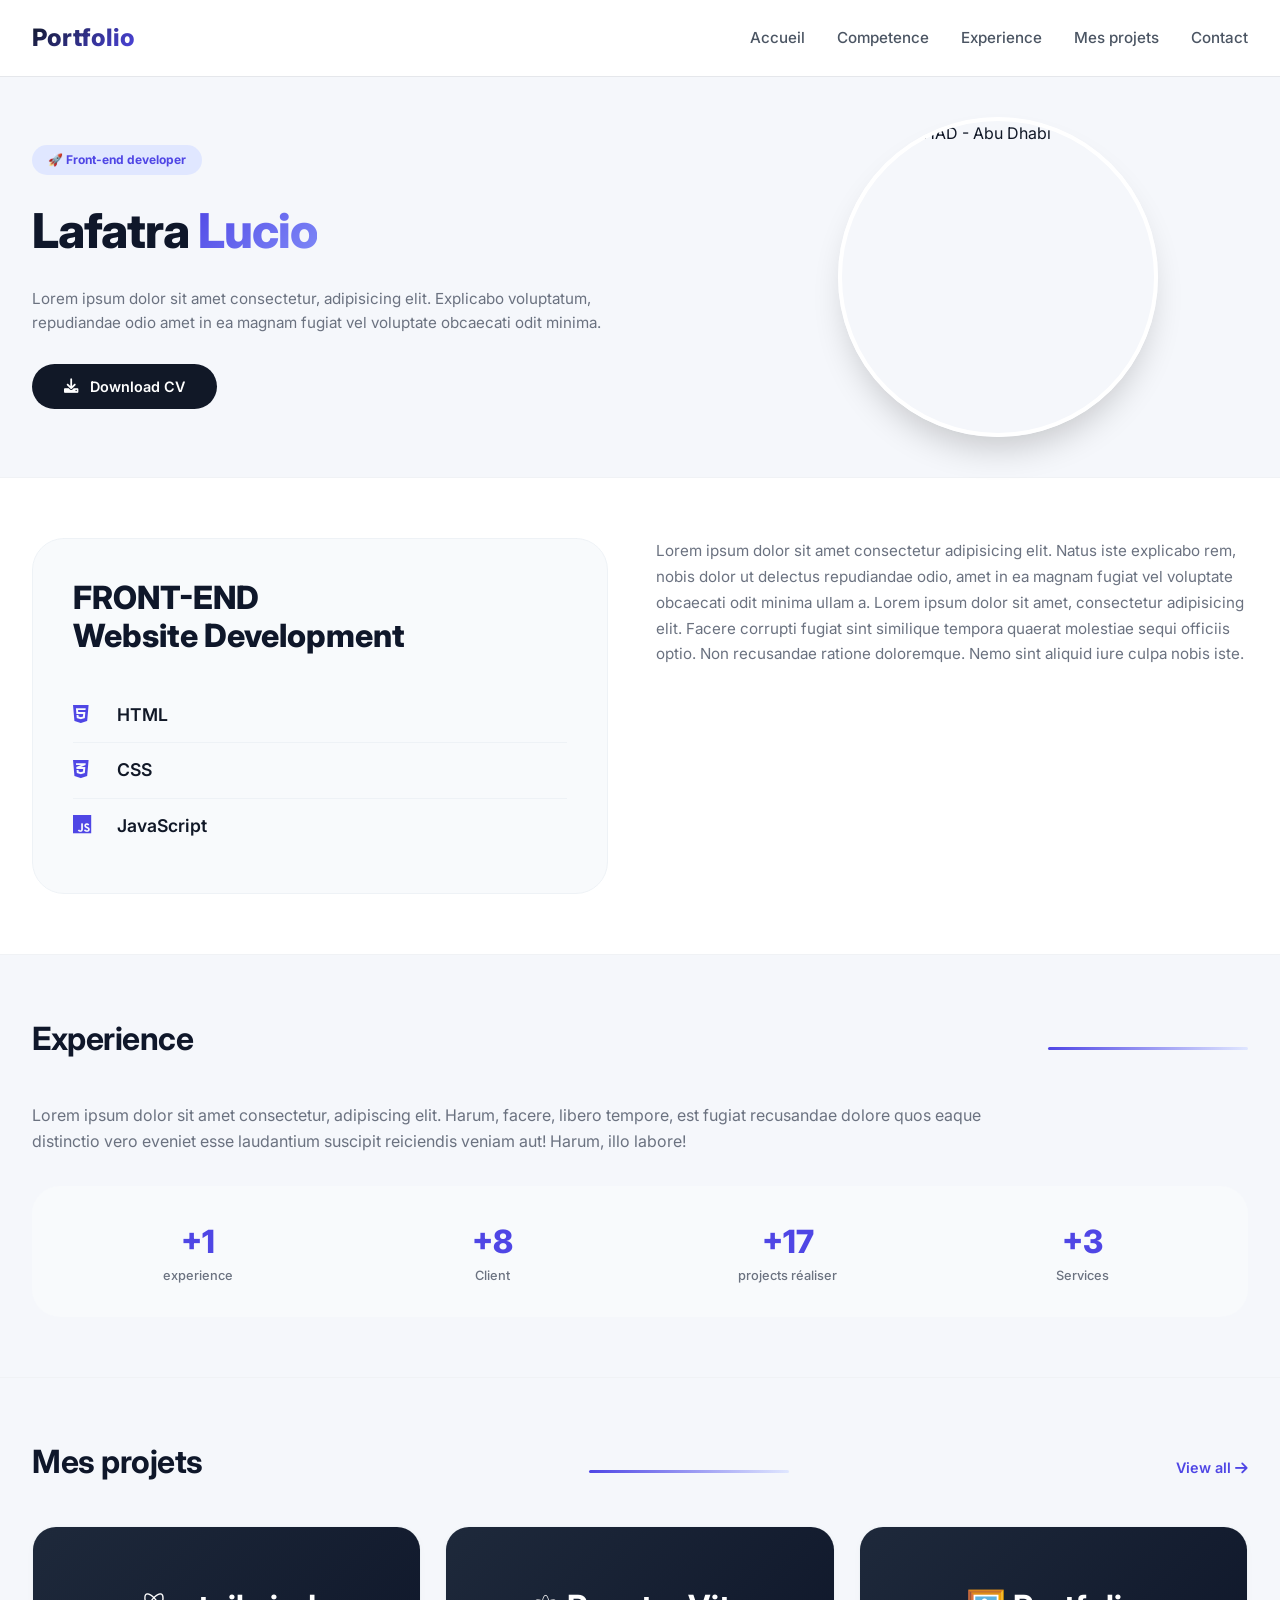
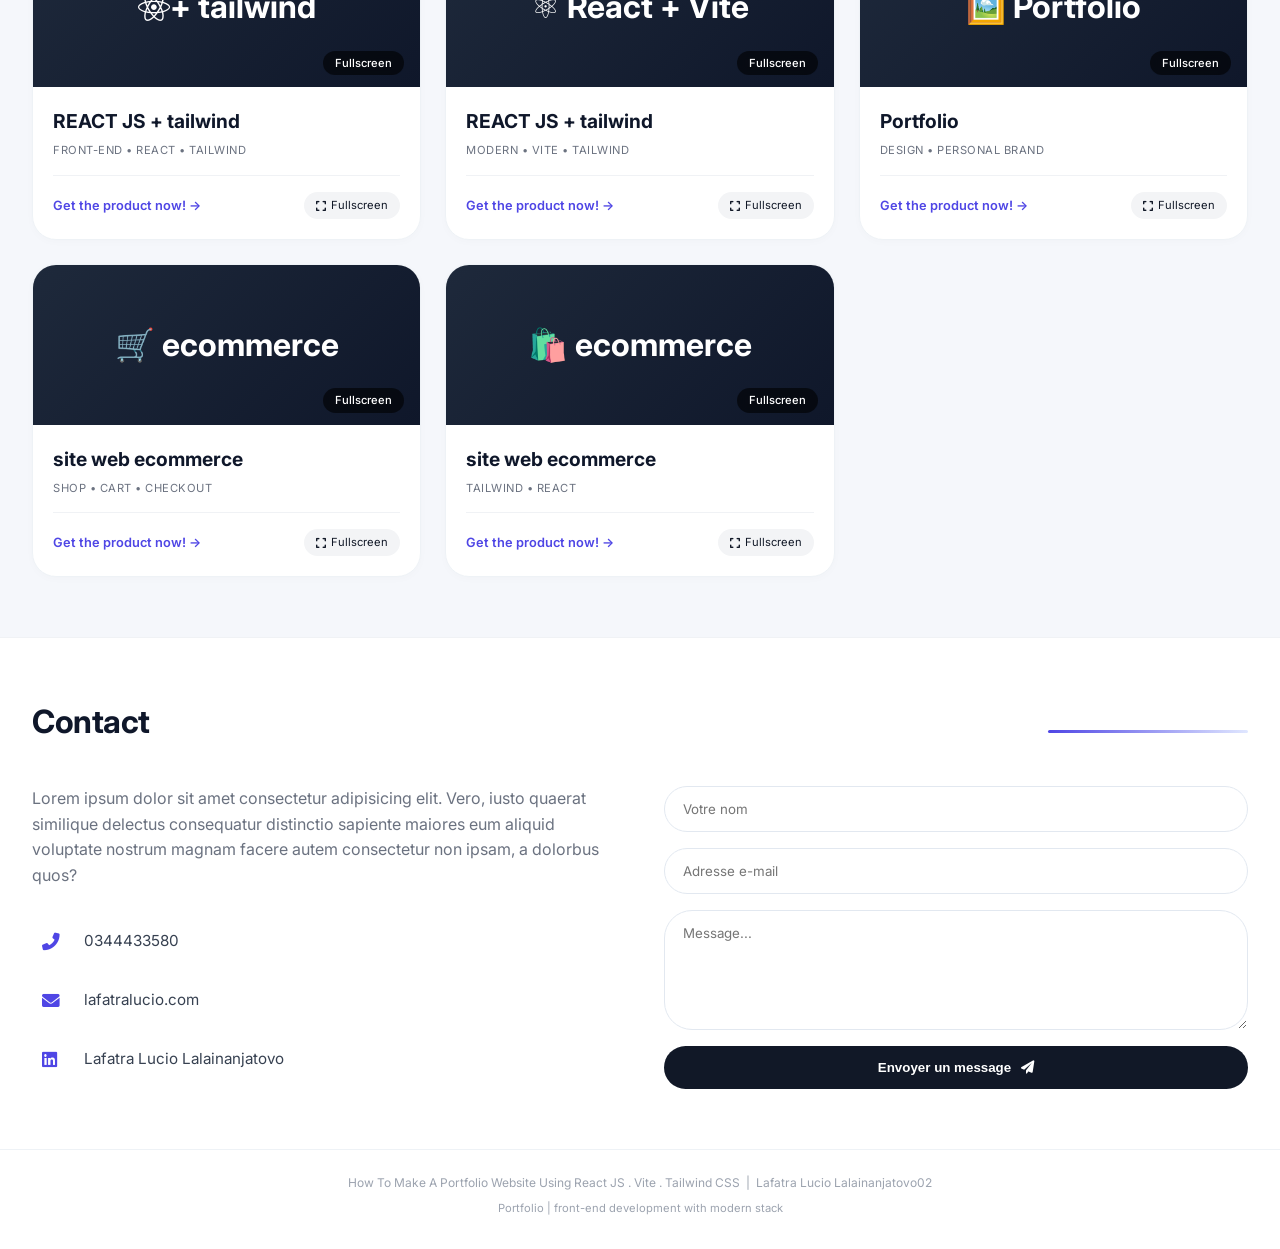
==== index.html @ 44df114c "Add files via upload" ====
<!DOCTYPE html>
<html lang="fr">
<head>
  <meta charset="UTF-8">
  <meta name="viewport" content="width=device-width, initial-scale=1.0, user-scalable=yes">
  <title>Lafatra Lucio Lalainanjatovo02</title>
  <!-- Font Awesome 6 -->
  <link rel="stylesheet" href="https://cdnjs.cloudflare.com/ajax/libs/font-awesome/6.0.0-beta3/css/all.min.css">
  <!-- Google Font: Inter -->
  <link href="https://fonts.googleapis.com/css2?family=Inter:opsz,wght@14..32,300;14..32,400;14..32,500;14..32,600;14..32,700;14..32,800&display=swap" rel="stylesheet">
  <!-- AOS CSS (Animation au défilement) -->
  <link href="https://unpkg.com/aos@2.3.1/dist/aos.css" rel="stylesheet">
  <link rel="stylesheet" href="style.css">
</head>
<body>

<!--div class="container">
  <!-- Barre YouTube -->
  <!--div class="youtube-bar" data-aos="fade-down" data-aos-duration="800">
    <div class="youtube-left">
      <div class="yt-logo">
        <span class="yt-icon"><i class="fab fa-youtube"></i></span>
        <span>YouTube</span>
      </div>
      <div class="search-bar">
        <i class="fas fa-search"></i> <span>Rechercher</span>
      </div>
      <div class="chrome-notice">
        <i class="fab fa-chrome"></i> Google Chrome n'est pas votre navigateur par défaut
        <span class="set-default">Définir par défaut</span>
      </div>
    </div>
    <div class="youtube-right">
      <i class="fas fa-video"></i>
      <i class="fas fa-bell"></i>
      <i class="fas fa-user-circle"></i>
    </div>
  </div-->

  <!-- Navigation -->
  <div class="navbar" data-aos="fade-down" data-aos-duration="800" data-aos-delay="100">
    <div class="logo">Portfolio</div>
    <div class="nav-links">
      <a href="#home">Accueil</a>
      <a href="#skills">Competence</a>
      <a href="#experience">Experience</a>
      <a href="#projects">Mes projets</a>
      <a href="#contact">Contact</a>
    </div>
  </div>

  <!-- ========== SECTION HOME ========== -->
  <section id="home" class="home-section">
    <div class="hero">
      <div class="hero-left" data-aos="fade-right" data-aos-duration="1000" data-aos-delay="200">
        <div class="badge-front animate-pulse">🚀 Front-end developer</div>
        <h1>Lafatra <span class="name typing-text">Lucio</span></h1>
        <p class="hero-desc">
          Lorem ipsum dolor sit amet consectetur, adipisicing elit. Explicabo voluptatum, repudiandae odio amet in ea magnam fugiat vel voluptate obcaecati odit minima.
        </p>
        <a href="#" class="btn-cv btn-glow"><i class="fas fa-download"></i> Download CV</a>
      </div>
      <div class="hero-right" data-aos="fade-left" data-aos-duration="1000" data-aos-delay="300">
        <div class="profile-circle">
          <img src="sary portfolio.png" alt="ABDULAHAD - Abu Dhabi" class="profile-image-circle floating-image">
        </div>
      </div>
    </div>
  </section>

  <!-- ========== SECTION SKILLS ========== -->
  <section id="skills" class="skills-section">
    <div class="skills-container">
      <div class="skills-left" data-aos="fade-right" data-aos-duration="1000">
        <div class="skills-title slide-up">FRONT-END <br> Website Development</div>
        <ul class="skills-list">
          <li class="hover-slide"><i class="fab fa-html5"></i> HTML</li>
          <li class="hover-slide"><i class="fab fa-css3-alt"></i> CSS</li>
          <li class="hover-slide"><i class="fab fa-js"></i> JavaScript</li>
        </ul>
      </div>
      <div class="skills-right" data-aos="fade-left" data-aos-duration="1000" data-aos-delay="200">
        <div class="skills-description">
          <p class="fade-in-text">Lorem ipsum dolor sit amet consectetur adipisicing elit. Natus iste explicabo rem, nobis dolor ut delectus repudiandae odio, amet in ea magnam fugiat vel voluptate obcaecati odit minima ullam a. Lorem ipsum dolor sit amet, consectetur adipisicing elit. Facere corrupti fugiat sint similique tempora quaerat molestiae sequi officiis optio. Non recusandae ratione doloremque. Nemo sint aliquid iure culpa nobis iste.</p>
        </div>
      </div>
    </div>
  </section>

  <!-- ========== SECTION EXPERIENCE ========== -->
  <section id="experience" class="experience-section">
    <div class="section-header" data-aos="fade-up" data-aos-duration="800">
      <h2>Experience</h2>
      <div class="header-line"></div>
    </div>
    <p class="experience-desc" data-aos="fade-up" data-aos-duration="800" data-aos-delay="100">
      Lorem ipsum dolor sit amet consectetur, adipiscing elit. Harum, facere, libero tempore, est fugiat recusandae dolore quos eaque distinctio vero eveniet esse laudantium suscipit reiciendis veniam aut! Harum, illo labore!
    </p>
    
    <div class="experience-stats">
      <div class="stat-item count-up" data-target="1" data-aos="zoom-in" data-aos-duration="600" data-aos-delay="100">
        <div class="stat-number">+0 mois</div>
        <div class="stat-label">experience</div>
      </div>
      <div class="stat-item count-up" data-target="10" data-aos="zoom-in" data-aos-duration="600" data-aos-delay="200">
        <div class="stat-number">+0</div>
        <div class="stat-label">Client</div>
      </div>
      <div class="stat-item count-up" data-target="20" data-aos="zoom-in" data-aos-duration="600" data-aos-delay="300">
        <div class="stat-number">+0</div>
        <div class="stat-label">projects réaliser</div>
      </div>
      <div class="stat-item count-up" data-target="3" data-aos="zoom-in" data-aos-duration="600" data-aos-delay="400">
        <div class="stat-number">+0</div>
        <div class="stat-label">Services</div>
      </div>
    </div>
  </section>

  <!-- ========== SECTION MY PROJECTS ========== -->
  <section id="projects" class="projects-section">
    <div class="section-header" data-aos="fade-up" data-aos-duration="800">
      <h2>Mes projets</h2>
      <div class="header-line"></div>
      <span class="view-all">View all <i class="fas fa-arrow-right"></i></span>
    </div>

    <div class="projects-grid">
      <div class="project-card" data-aos="flip-left" data-aos-duration="800" data-aos-delay="100">
        <div class="card-img">
          <i class="fab fa-react"></i> + tailwind
          <div class="fullscreen-badge">Fullscreen</div>
        </div>
        <div class="card-content">
          <div class="card-title">REACT JS + tailwind</div>
          <div class="card-tech">Front-end • React • Tailwind</div>
          <div class="get-product">
            <span class="product-link">Get the product now! →</span>
            <span class="fullscreen-icon"><i class="fas fa-expand"></i> Fullscreen</span>
          </div>
        </div>
      </div>
      <div class="project-card" data-aos="flip-left" data-aos-duration="800" data-aos-delay="200">
        <div class="card-img">
          ⚛️ React + Vite
          <div class="fullscreen-badge">Fullscreen</div>
        </div>
        <div class="card-content">
          <div class="card-title">REACT JS + tailwind</div>
          <div class="card-tech">Modern • Vite • Tailwind</div>
          <div class="get-product">
            <span class="product-link">Get the product now! →</span>
            <span class="fullscreen-icon"><i class="fas fa-expand"></i> Fullscreen</span>
          </div>
        </div>
      </div>
      <div class="project-card" data-aos="flip-left" data-aos-duration="800" data-aos-delay="300">
        <div class="card-img">
          🖼️ Portfolio
          <div class="fullscreen-badge">Fullscreen</div>
        </div>
        <div class="card-content">
          <div class="card-title">Portfolio</div>
          <div class="card-tech">Design • Personal brand</div>
          <div class="get-product">
            <span class="product-link">Get the product now! →</span>
            <span class="fullscreen-icon"><i class="fas fa-expand"></i> Fullscreen</span>
          </div>
        </div>
      </div>
      <div class="project-card" data-aos="flip-left" data-aos-duration="800" data-aos-delay="400">
        <div class="card-img">
          🛒 ecommerce
          <div class="fullscreen-badge">Fullscreen</div>
        </div>
        <div class="card-content">
          <div class="card-title">site web ecommerce</div>
          <div class="card-tech">Shop • Cart • Checkout</div>
          <div class="get-product">
            <span class="product-link">Get the product now! →</span>
            <span class="fullscreen-icon"><i class="fas fa-expand"></i> Fullscreen</span>
          </div>
        </div>
      </div>
      <div class="project-card" data-aos="flip-left" data-aos-duration="800" data-aos-delay="500">
        <div class="card-img">
          🛍️ ecommerce
          <div class="fullscreen-badge">Fullscreen</div>
        </div>
        <div class="card-content">
          <div class="card-title">site web ecommerce</div>
          <div class="card-tech">Tailwind • React</div>
          <div class="get-product">
            <span class="product-link">Get the product now! →</span>
            <span class="fullscreen-icon"><i class="fas fa-expand"></i> Fullscreen</span>
          </div>
        </div>
      </div>
    </div>
  </section>

  <!-- ========== SECTION CONTACT ========== -->
  <section id="contact" class="contact-section">
    <div class="section-header" data-aos="fade-up" data-aos-duration="800">
      <h2>Contact</h2>
      <div class="header-line"></div>
    </div>
    <div class="contact-container">
      <div class="contact-left" data-aos="fade-right" data-aos-duration="800" data-aos-delay="100">
        <p>Lorem ipsum dolor sit amet consectetur adipisicing elit. Vero, iusto quaerat similique delectus consequatur distinctio sapiente maiores eum aliquid voluptate nostrum magnam facere autem consectetur non ipsam, a dolorbus quos?</p>
        <div class="contact-details">
          <div class="contact-item hover-grow">
            <i class="fas fa-phone-alt"></i>
            <span>0344433580</span>
          </div>
          <div class="contact-item hover-grow">
            <i class="fas fa-envelope"></i>
            <span>lafatralucio.com</span>
          </div>
          <div class="contact-item hover-grow">
            <i class="fab fa-linkedin"></i>
            <span>Lafatra Lucio Lalainanjatovo</span>
          </div>
        </div>
      </div>
      <div class="contact-right" data-aos="fade-left" data-aos-duration="800" data-aos-delay="200">
        <form action="#" method="post">
          <input type="text" placeholder="Votre nom" required class="form-input">
          <input type="email" placeholder="Adresse e-mail" class="form-input">
          <textarea placeholder="Message..." class="form-input"></textarea>
          <button type="submit" class="btn-submit">Envoyer un message <i class="fas fa-paper-plane"></i></button>
        </form>
      </div>
    </div>
  </section>

  <!-- Footer -->
  <footer data-aos="fade-up" data-aos-duration="600">
    <p>How To Make A Portfolio Website Using React JS . Vite . Tailwind CSS &nbsp;|&nbsp;  Lafatra Lucio Lalainanjatovo02</p>
    <p class="footer-sub">Portfolio | front-end development with modern stack</p>
  </footer>
</div>

<script src="https://unpkg.com/aos@2.3.1/dist/aos.js"></script>
<script src="script.js"></script>
</body>
</html>
---- style.css ----
* {
  margin: 0;
  padding: 0;
  box-sizing: border-box;
}

body {
  background-color: #f5f7fb;
  font-family: 'Inter', system-ui, -apple-system, 'Segoe UI', sans-serif;
  color: #111827;
  line-height: 1.5;
  overflow-x: hidden;
}

.container {
  max-width: 1280px;
  margin: 0 auto;
  background: white;
  border-radius: 32px;
  box-shadow: 0 25px 50px -12px rgba(0, 0, 0, 0.15);
  overflow: hidden;
  margin: 24px auto;
}

/* ========== YOUTUBE BAR ========== */
.youtube-bar {
  background: #0f0f0f;
  padding: 10px 24px;
  display: flex;
  align-items: center;
  justify-content: space-between;
  flex-wrap: wrap;
  gap: 12px;
  border-bottom: 1px solid #2a2a2a;
}
.youtube-left {
  display: flex;
  align-items: center;
  gap: 20px;
  flex-wrap: wrap;
}
.yt-logo {
  display: flex;
  align-items: center;
  gap: 6px;
  color: white;
  font-weight: 700;
  font-size: 1rem;
}
.yt-icon {
  background: #ff0000;
  width: 28px;
  height: 20px;
  border-radius: 4px;
  display: inline-flex;
  align-items: center;
  justify-content: center;
  font-size: 0.7rem;
  font-weight: bold;
}
.search-bar {
  background: #121212;
  border: 1px solid #303030;
  border-radius: 40px;
  padding: 6px 16px;
  color: #aaa;
  font-size: 0.8rem;
  display: flex;
  align-items: center;
  gap: 40px;
}
.chrome-notice {
  background: #1a1a1a;
  padding: 6px 14px;
  border-radius: 24px;
  font-size: 0.7rem;
  color: #ccc;
  display: flex;
  align-items: center;
  gap: 10px;
  flex-wrap: wrap;
}
.set-default {
  background: #3ea6ff;
  color: #0f0f0f;
  padding: 4px 12px;
  border-radius: 18px;
  font-weight: 600;
  font-size: 0.7rem;
  cursor: pointer;
  transition: 0.2s;
}
.set-default:hover {
  background: #65b8ff;
  transform: scale(1.05);
}
.youtube-right i {
  color: white;
  margin-left: 16px;
  font-size: 1.1rem;
  cursor: pointer;
  transition: transform 0.2s;
}
.youtube-right i:hover {
  transform: scale(1.1);
}

/* ========== NAVIGATION ========== */
.navbar {
  display: flex;
  justify-content: space-between;
  align-items: center;
  padding: 20px 32px;
  flex-wrap: wrap;
  gap: 20px;
  border-bottom: 1px solid #e5e7eb;
  background: white;
  position: sticky;
  top: 0;
  z-index: 100;
}
.logo {
  font-size: 1.5rem;
  font-weight: 800;
  background: linear-gradient(135deg, #111827, #4f46e5);
  -webkit-background-clip: text;
  background-clip: text;
  color: transparent;
  transition: all 0.3s;
}
.logo:hover {
  transform: scale(1.05);
}
.nav-links {
  display: flex;
  gap: 2rem;
  flex-wrap: wrap;
}
.nav-links a {
  text-decoration: none;
  color: #4b5563;
  font-weight: 500;
  font-size: 0.95rem;
  transition: 0.3s;
  padding: 4px 0;
  position: relative;
}
.nav-links a::after {
  content: '';
  position: absolute;
  bottom: 0;
  left: 0;
  width: 0;
  height: 2px;
  background: #4f46e5;
  transition: width 0.3s ease;
}
.nav-links a:hover::after {
  width: 100%;
}
.nav-links a:hover {
  color: #4f46e5;
}

/* ========== SECTIONS GÉNÉRAL ========== */
section {
  padding: 60px 32px;
  border-bottom: 1px solid #f0f2f5;
}
section:last-of-type {
  border-bottom: none;
}

.section-header {
  display: flex;
  align-items: baseline;
  justify-content: space-between;
  flex-wrap: wrap;
  gap: 16px;
  margin-bottom: 40px;
}
.section-header h2 {
  font-size: 2rem;
  font-weight: 700;
  color: #0f172a;
  letter-spacing: -0.5px;
}
.header-line {
  flex: 1;
  height: 3px;
  background: linear-gradient(90deg, #4f46e5, #e0e7ff);
  border-radius: 3px;
  max-width: 200px;
}
.view-all {
  color: #4f46e5;
  font-size: 0.9rem;
  font-weight: 600;
  cursor: pointer;
  transition: 0.3s;
}
.view-all:hover {
  color: #1e1b7a;
  transform: translateX(5px);
}

/* ========== SECTION HOME ========== */
.home-section {
  padding-top: 40px;
  padding-bottom: 40px;
}
.hero {
  display: flex;
  flex-wrap: wrap;
  gap: 48px;
  align-items: center;
}
.hero-left {
  flex: 1.2;
}
.hero-right {
  flex: 0.9;
  display: flex;
  justify-content: center;
  align-items: center;
}
.badge-front {
  background: #e0e7ff;
  color: #4f46e5;
  display: inline-block;
  padding: 6px 16px;
  border-radius: 30px;
  font-size: 0.75rem;
  font-weight: 700;
  margin-bottom: 20px;
}
.animate-pulse {
  animation: pulse 2s infinite;
}
@keyframes pulse {
  0%, 100% { opacity: 1; transform: scale(1); }
  50% { opacity: 0.8; transform: scale(1.02); }
}
.hero-left h1 {
  font-size: 3rem;
  font-weight: 800;
  letter-spacing: -1px;
  margin-bottom: 20px;
  color: #0f172a;
}
.hero-left .name {
  background: linear-gradient(135deg, #4f46e5, #818cf8);
  -webkit-background-clip: text;
  background-clip: text;
  color: transparent;
  display: inline-block;
}
.typing-text {
  animation: typingGlow 2s ease-in-out infinite;
}
@keyframes typingGlow {
  0%, 100% { text-shadow: 0 0 0px rgba(79, 70, 229, 0); }
  50% { text-shadow: 0 0 10px rgba(79, 70, 229, 0.5); }
}
.hero-desc {
  color: #6b7280;
  font-size: 0.95rem;
  line-height: 1.6;
  margin-bottom: 28px;
  max-width: 95%;
}
.btn-cv {
  background: #111827;
  color: white;
  padding: 12px 32px;
  border-radius: 40px;
  text-decoration: none;
  font-weight: 600;
  display: inline-flex;
  align-items: center;
  gap: 12px;
  font-size: 0.9rem;
  transition: 0.3s;
  border: none;
  cursor: pointer;
}
.btn-cv:hover {
  background: #4f46e5;
  transform: translateY(-3px);
}
.btn-glow {
  animation: btnGlow 2s infinite;
}
@keyframes btnGlow {
  0%, 100% { box-shadow: 0 0 0 0 rgba(79, 70, 229, 0.4); }
  50% { box-shadow: 0 0 0 10px rgba(79, 70, 229, 0); }
}
.profile-circle {
  display: flex;
  justify-content: center;
  align-items: center;
}
.profile-image-circle {
  width: 320px;
  height: 320px;
  border-radius: 50%;
  object-fit: cover;
  box-shadow: 0 20px 35px -10px rgba(0, 0, 0, 0.2);
  border: 4px solid white;
  transition: transform 0.4s ease, box-shadow 0.4s ease;
}
.profile-image-circle:hover {
  transform: scale(1.05) rotate(3deg);
  box-shadow: 0 25px 40px -12px rgba(79, 70, 229, 0.4);
}
.floating-image {
  animation: float 4s ease-in-out infinite;
}
@keyframes float {
  0%, 100% { transform: translateY(0px); }
  50% { transform: translateY(-15px); }
}

/* ========== SECTION SKILLS ========== */
.skills-section {
  background: white;
}
.skills-container {
  display: flex;
  flex-wrap: wrap;
  gap: 48px;
  align-items: flex-start;
}
.skills-left {
  flex: 1;
  background: #f8fafc;
  padding: 40px;
  border-radius: 32px;
  border: 1px solid #eef2f6;
  transition: all 0.3s;
}
.skills-left:hover {
  transform: translateY(-5px);
  box-shadow: 0 20px 30px -15px rgba(0, 0, 0, 0.1);
}
.skills-title {
  font-size: 2rem;
  font-weight: 800;
  line-height: 1.2;
  color: #0f172a;
  margin-bottom: 32px;
}
.slide-up {
  animation: slideUp 0.6s ease-out;
}
@keyframes slideUp {
  from {
    opacity: 0;
    transform: translateY(30px);
  }
  to {
    opacity: 1;
    transform: translateY(0);
  }
}
.skills-list {
  list-style: none;
}
.skills-list li {
  padding: 14px 0;
  font-weight: 600;
  font-size: 1.1rem;
  display: flex;
  align-items: center;
  gap: 12px;
  border-bottom: 1px solid #eef2f6;
  transition: all 0.3s;
}
.skills-list li:last-child {
  border-bottom: none;
}
.skills-list li i {
  color: #4f46e5;
  width: 32px;
  font-size: 1.3rem;
  transition: transform 0.3s;
}
.hover-slide:hover {
  transform: translateX(10px);
  background: rgba(79, 70, 229, 0.05);
  border-radius: 10px;
  padding-left: 20px;
}
.hover-slide:hover i {
  transform: scale(1.2) rotate(5deg);
}
.skills-right {
  flex: 1.2;
}
.skills-description p {
  color: #6b7280;
  font-size: 0.95rem;
  line-height: 1.7;
  margin-bottom: 20px;
}
.fade-in-text {
  animation: fadeIn 1s ease-out;
}
@keyframes fadeIn {
  from {
    opacity: 0;
    transform: translateX(-20px);
  }
  to {
    opacity: 1;
    transform: translateX(0);
  }
}

/* ========== SECTION EXPERIENCE ========== */
.experience-desc {
  color: #6b7280;
  margin-bottom: 32px;
  line-height: 1.6;
  max-width: 80%;
}
.experience-stats {
  display: flex;
  flex-wrap: wrap;
  justify-content: space-between;
  background: #f8fafc;
  padding: 32px 28px;
  border-radius: 28px;
  gap: 20px;
}
.stat-item {
  text-align: center;
  flex: 1;
  transition: all 0.3s;
  cursor: pointer;
}
.stat-item:hover {
  transform: translateY(-8px);
}
.stat-number {
  font-size: 2rem;
  font-weight: 800;
  color: #4f46e5;
  transition: all 0.3s;
}
.stat-item:hover .stat-number {
  text-shadow: 0 0 10px rgba(79, 70, 229, 0.5);
}
.stat-label {
  font-size: 0.8rem;
  color: #6b7280;
  font-weight: 500;
}

/* ========== SECTION PROJECTS ========== */
.projects-grid {
  display: grid;
  grid-template-columns: repeat(auto-fill, minmax(300px, 1fr));
  gap: 24px;
}
.project-card {
  background: white;
  border-radius: 24px;
  overflow: hidden;
  border: 1px solid #eef2f6;
  transition: all 0.4s cubic-bezier(0.175, 0.885, 0.32, 1.275);
  box-shadow: 0 2px 8px rgba(0, 0, 0, 0.02);
}
.project-card:hover {
  transform: translateY(-10px) scale(1.02);
  box-shadow: 0 20px 30px -12px rgba(0, 0, 0, 0.15);
  border-color: #4f46e5;
}
.card-img {
  background: linear-gradient(135deg, #1e293b, #0f172a);
  height: 160px;
  display: flex;
  align-items: center;
  justify-content: center;
  font-size: 2rem;
  font-weight: 700;
  color: white;
  position: relative;
  transition: all 0.3s;
}
.project-card:hover .card-img {
  background: linear-gradient(135deg, #4f46e5, #1e293b);
}
.fullscreen-badge {
  position: absolute;
  bottom: 12px;
  right: 16px;
  background: rgba(0, 0, 0, 0.6);
  backdrop-filter: blur(4px);
  padding: 4px 12px;
  border-radius: 20px;
  font-size: 0.7rem;
  color: white;
  font-weight: 500;
  cursor: pointer;
  transition: 0.2s;
}
.fullscreen-badge:hover {
  background: rgba(79, 70, 229, 0.8);
  transform: scale(1.05);
}
.card-content {
  padding: 20px;
}
.card-title {
  font-size: 1.2rem;
  font-weight: 700;
  margin-bottom: 6px;
  color: #0f172a;
}
.card-tech {
  font-size: 0.7rem;
  color: #6b7280;
  margin-bottom: 16px;
  text-transform: uppercase;
  letter-spacing: 0.5px;
}
.get-product {
  display: flex;
  justify-content: space-between;
  align-items: center;
  border-top: 1px solid #f0f2f5;
  padding-top: 16px;
  flex-wrap: wrap;
  gap: 10px;
}
.product-link {
  color: #4f46e5;
  font-weight: 600;
  font-size: 0.8rem;
  cursor: pointer;
  transition: 0.3s;
}
.product-link:hover {
  color: #1e1b7a;
  transform: translateX(5px);
}
.fullscreen-icon {
  background: #f3f4f6;
  padding: 5px 12px;
  border-radius: 30px;
  font-size: 0.7rem;
  cursor: pointer;
  display: flex;
  align-items: center;
  gap: 5px;
  transition: 0.3s;
}
.fullscreen-icon:hover {
  background: #4f46e5;
  color: white;
  transform: scale(1.05);
}

/* ========== SECTION CONTACT ========== */
.contact-section {
  background: white;
}
.contact-container {
  display: flex;
  flex-wrap: wrap;
  gap: 48px;
}
.contact-left {
  flex: 1;
}
.contact-left p {
  color: #6b7280;
  margin-bottom: 32px;
  line-height: 1.6;
}
.contact-details {
  display: flex;
  flex-direction: column;
  gap: 16px;
}
.contact-item {
  display: flex;
  align-items: center;
  gap: 14px;
  font-size: 0.95rem;
  color: #374151;
  padding: 10px;
  border-radius: 12px;
  transition: all 0.3s;
  cursor: pointer;
}
.hover-grow:hover {
  transform: translateX(10px) scale(1.02);
  background: #f8fafc;
}
.contact-item i {
  width: 28px;
  color: #4f46e5;
  font-size: 1.1rem;
  transition: transform 0.3s;
}
.hover-grow:hover i {
  transform: scale(1.2) rotate(5deg);
}
.contact-right {
  flex: 1;
}
.contact-right form {
  display: flex;
  flex-direction: column;
  gap: 16px;
}
.form-input {
  padding: 14px 18px;
  border-radius: 28px;
  border: 1px solid #e2e8f0;
  font-family: 'Inter', sans-serif;
  background: white;
  outline: none;
  transition: all 0.3s;
}
.form-input:focus {
  border-color: #4f46e5;
  box-shadow: 0 0 0 3px rgba(79, 70, 229, 0.1);
  transform: scale(1.02);
}
.contact-right textarea {
  min-height: 120px;
  resize: vertical;
}
.btn-submit {
  background: #111827;
  color: white;
  border: none;
  padding: 14px;
  border-radius: 40px;
  font-weight: 600;
  cursor: pointer;
  display: flex;
  align-items: center;
  justify-content: center;
  gap: 10px;
  transition: all 0.3s;
}
.btn-submit:hover {
  background: #4f46e5;
  transform: translateY(-3px);
  box-shadow: 0 10px 20px -8px rgba(79, 70, 229, 0.4);
}

/* ========== FOOTER ========== */
footer {
  text-align: center;
  padding: 24px 32px 32px 32px;
  border-top: 1px solid #eef2f6;
  font-size: 0.75rem;
  color: #9ca3af;
  background: white;
}
.footer-sub {
  margin-top: 8px;
  font-size: 0.7rem;
}

/* ========== RESPONSIVE ========== */
@media (max-width: 900px) {
  .hero {
    flex-direction: column;
  }
  .hero-left, .hero-right {
    flex: auto;
  }
  .experience-desc {
    max-width: 100%;
  }
  .section-header h2 {
    font-size: 1.6rem;
  }
  section {
    padding: 40px 24px;
  }
  .navbar {
    padding: 16px 24px;
  }
  .skills-container {
    flex-direction: column;
  }
  .skills-left, .skills-right {
    flex: auto;
  }
  .profile-image-circle {
    width: 250px;
    height: 250px;
  }
}

@media (max-width: 700px) {
  .youtube-bar {
    padding: 8px 16px;
  }
  .search-bar {
    display: none;
  }
  .chrome-notice {
    font-size: 0.6rem;
    padding: 4px 10px;
  }
  .section-header {
    flex-direction: column;
    align-items: flex-start;
  }
  .header-line {
    max-width: 100px;
  }
  .profile-image-circle {
    width: 200px;
    height: 200px;
  }
}

@media (max-width: 550px) {
  .youtube-left .chrome-notice {
    display: none;
  }
  .container {
    margin: 12px;
    border-radius: 20px;
  }
  .navbar {
    flex-direction: column;
    text-align: center;
  }
  .nav-links {
    justify-content: center;
    gap: 1.2rem;
  }
  .experience-stats {
    flex-direction: column;
    gap: 24px;
  }
  .projects-grid {
    grid-template-columns: 1fr;
  }
  .contact-container {
    flex-direction: column;
  }
  .skills-title {
    font-size: 1.5rem;
  }
  .skills-list li {
    font-size: 1rem;
  }
  .profile-image-circle {
    width: 180px;
    height: 180px;
  }
}
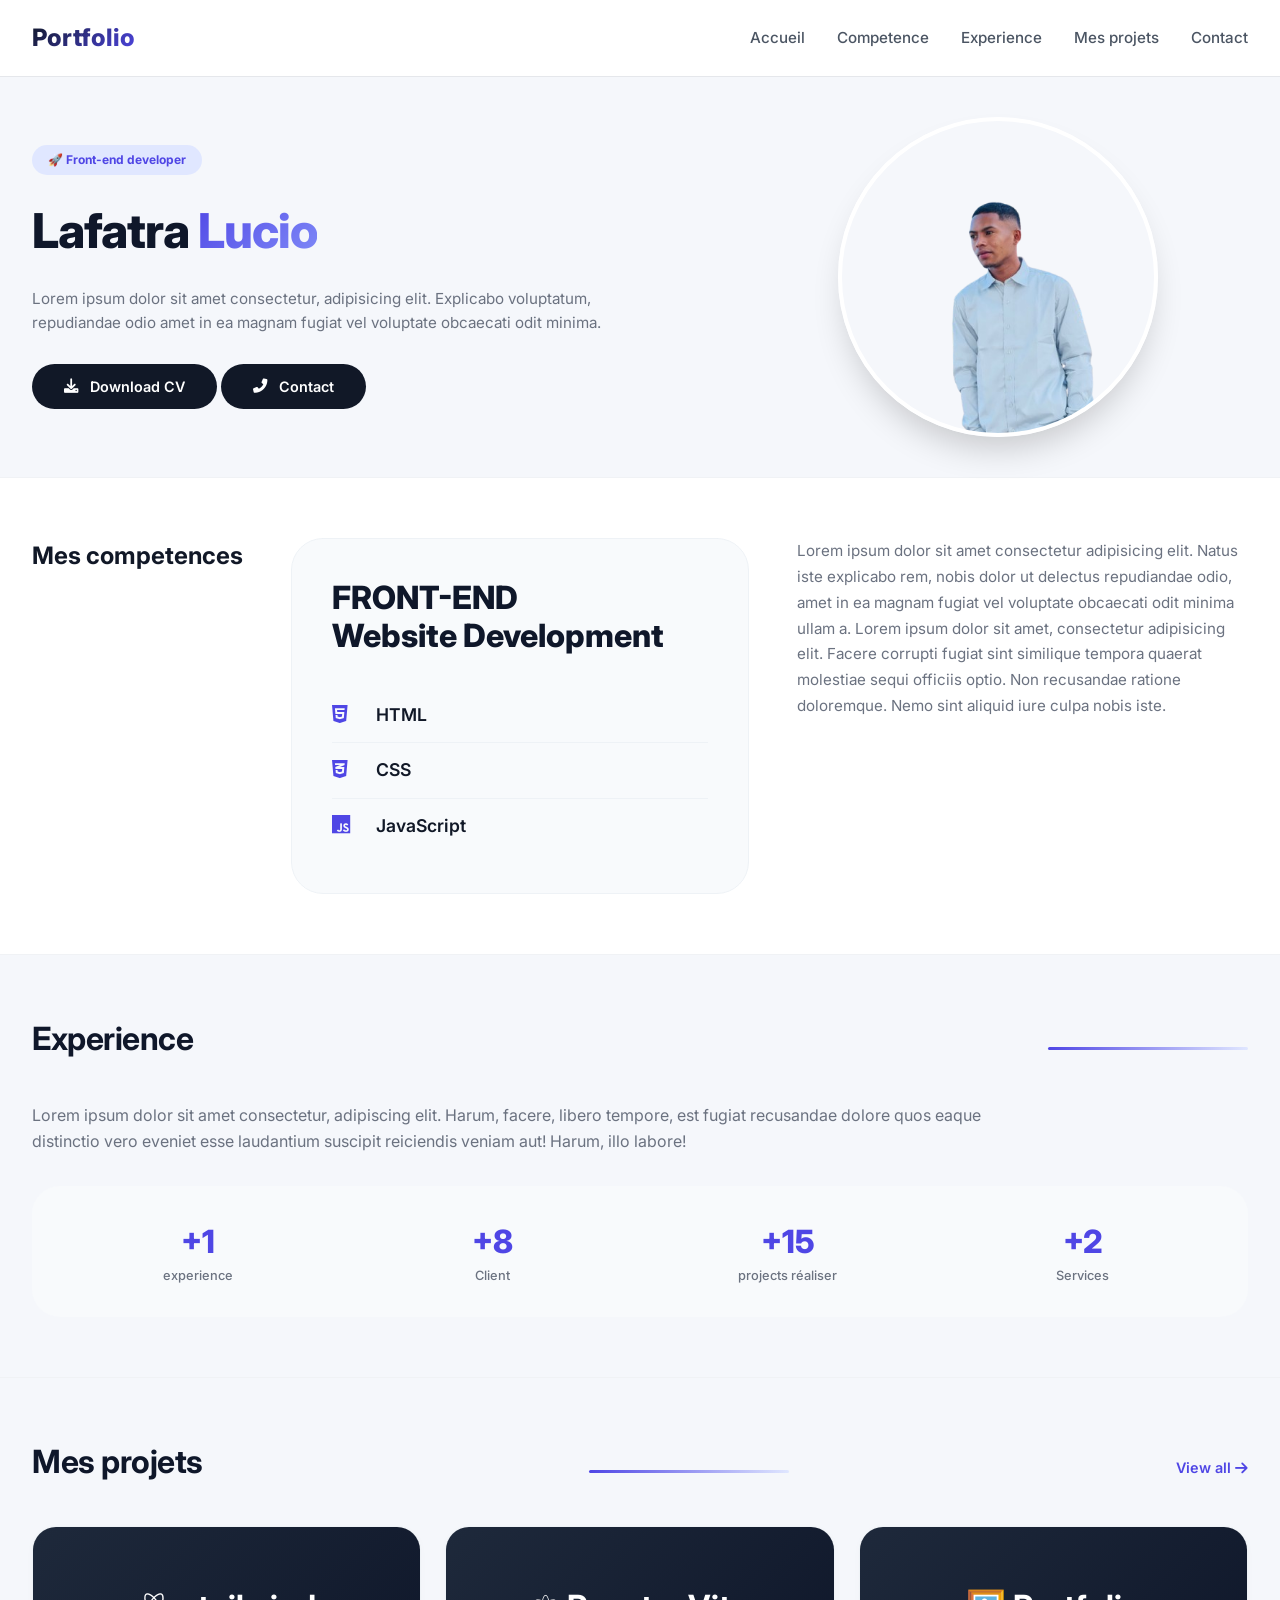
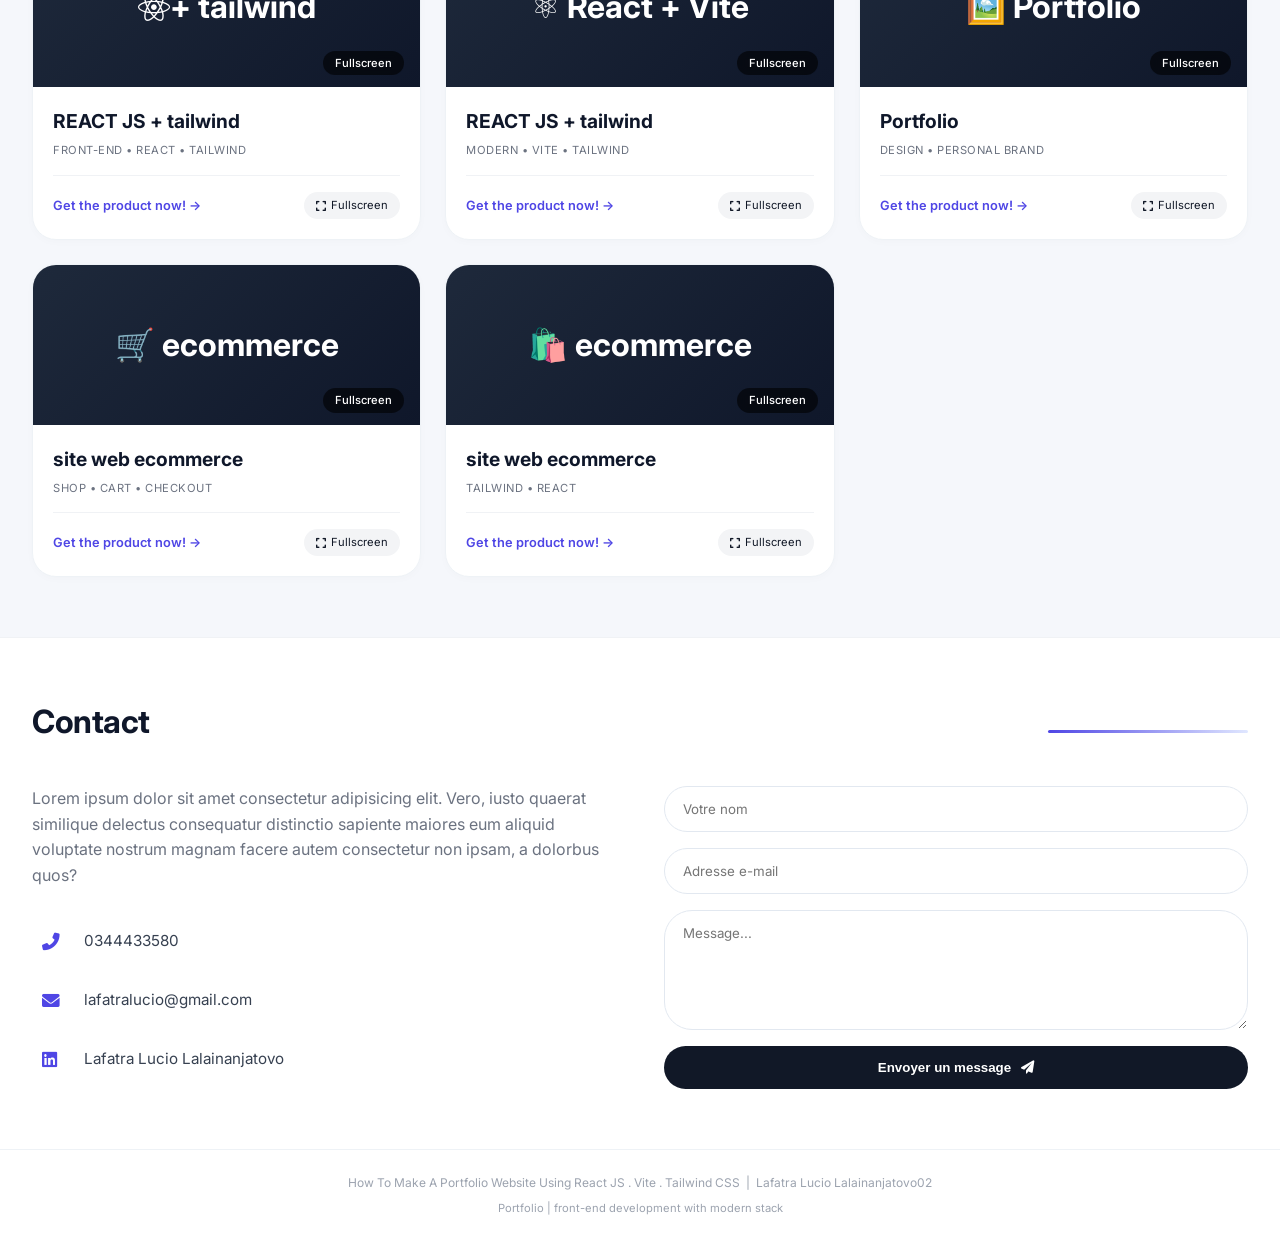
==== commit 63f4e985: "Update index.html" ====
--- a/index.html
+++ b/index.html
@@ -59,6 +59,7 @@
           Lorem ipsum dolor sit amet consectetur, adipisicing elit. Explicabo voluptatum, repudiandae odio amet in ea magnam fugiat vel voluptate obcaecati odit minima.
         </p>
         <a href="#" class="btn-cv btn-glow"><i class="fas fa-download"></i> Download CV</a>
+        <a href="#contact" class="btn-cv btn-glow"><i class="fas fa-phone-alt"></i> Contact</a>
       </div>
       <div class="hero-right" data-aos="fade-left" data-aos-duration="1000" data-aos-delay="300">
         <div class="profile-circle">
@@ -71,6 +72,7 @@
   <!-- ========== SECTION SKILLS ========== -->
   <section id="skills" class="skills-section">
     <div class="skills-container">
+      <h2>Mes competences</h2>
       <div class="skills-left" data-aos="fade-right" data-aos-duration="1000">
         <div class="skills-title slide-up">FRONT-END <br> Website Development</div>
         <ul class="skills-list">
@@ -215,7 +217,7 @@
           </div>
           <div class="contact-item hover-grow">
             <i class="fas fa-envelope"></i>
-            <span>lafatralucio.com</span>
+            <span>lafatralucio@gmail.com</span>
           </div>
           <div class="contact-item hover-grow">
             <i class="fab fa-linkedin"></i>
@@ -244,4 +246,4 @@
 <script src="https://unpkg.com/aos@2.3.1/dist/aos.js"></script>
 <script src="script.js"></script>
 </body>
-</html>+</html>
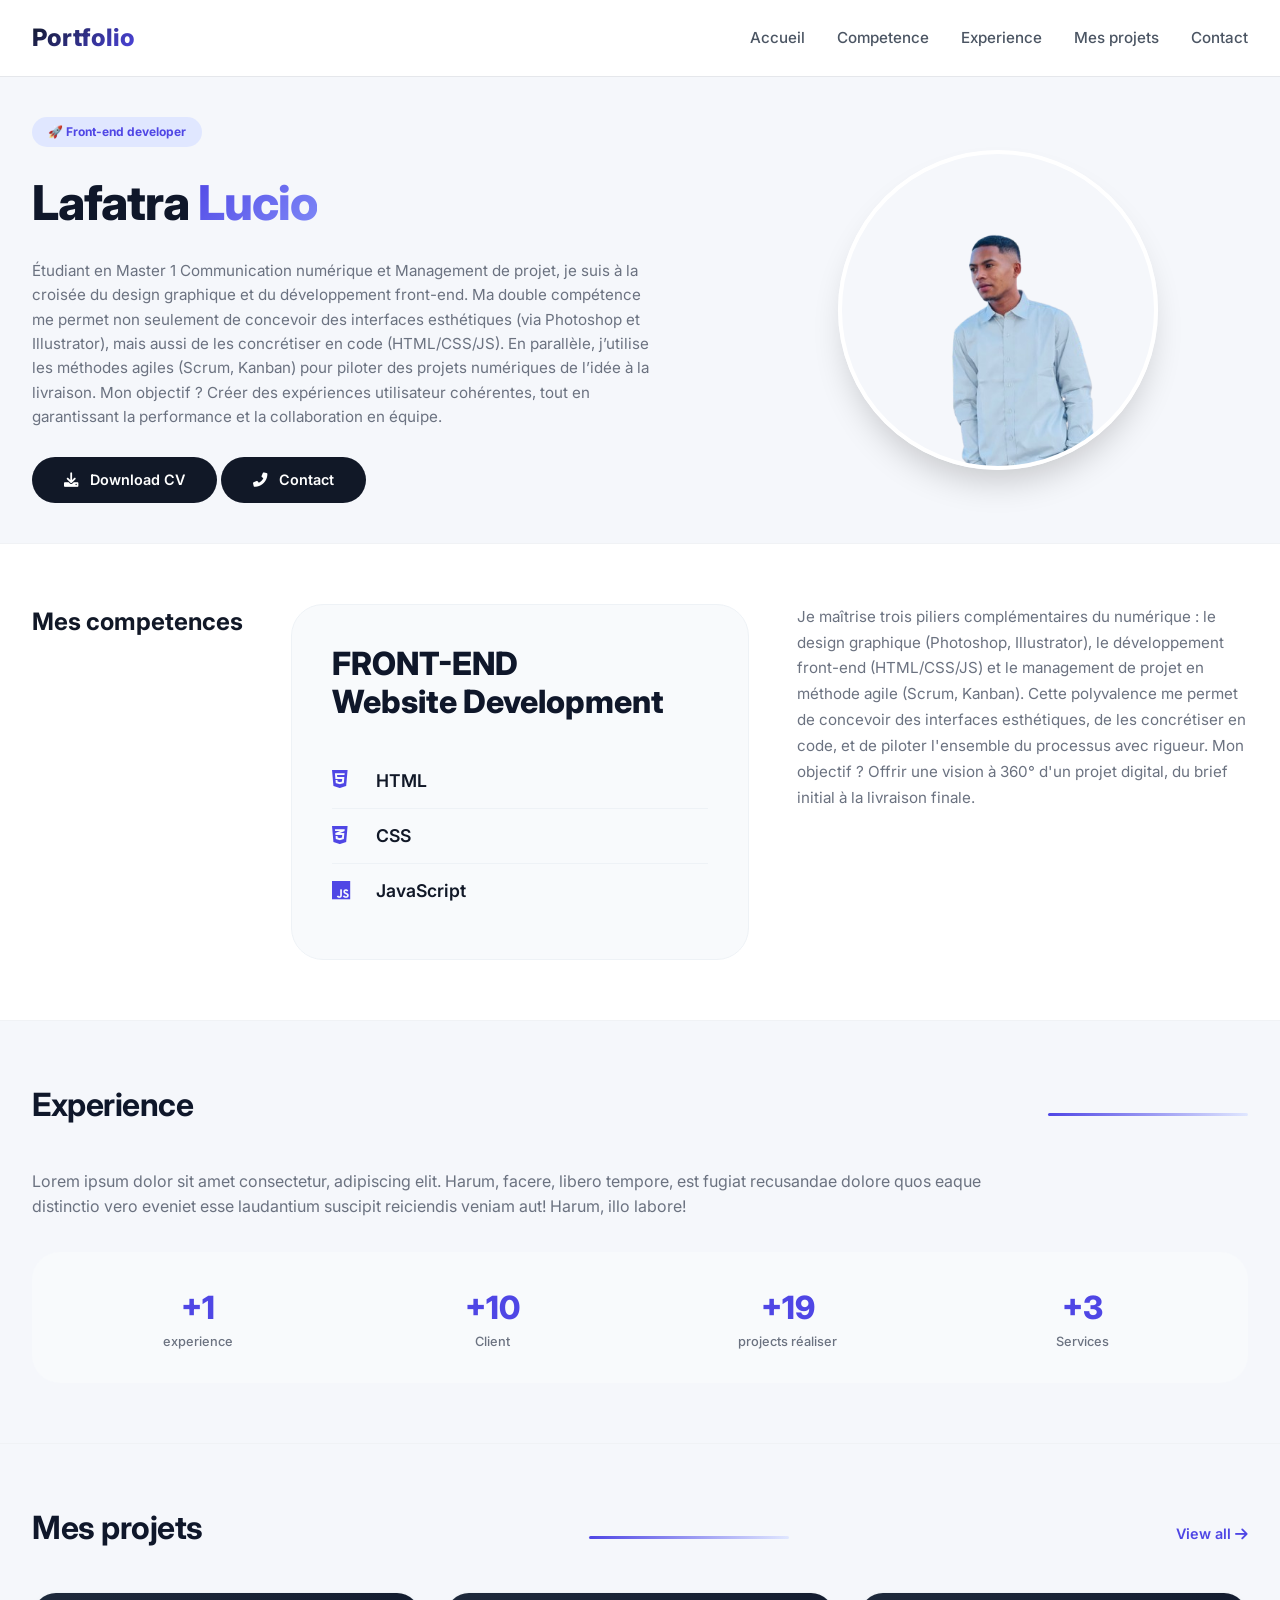
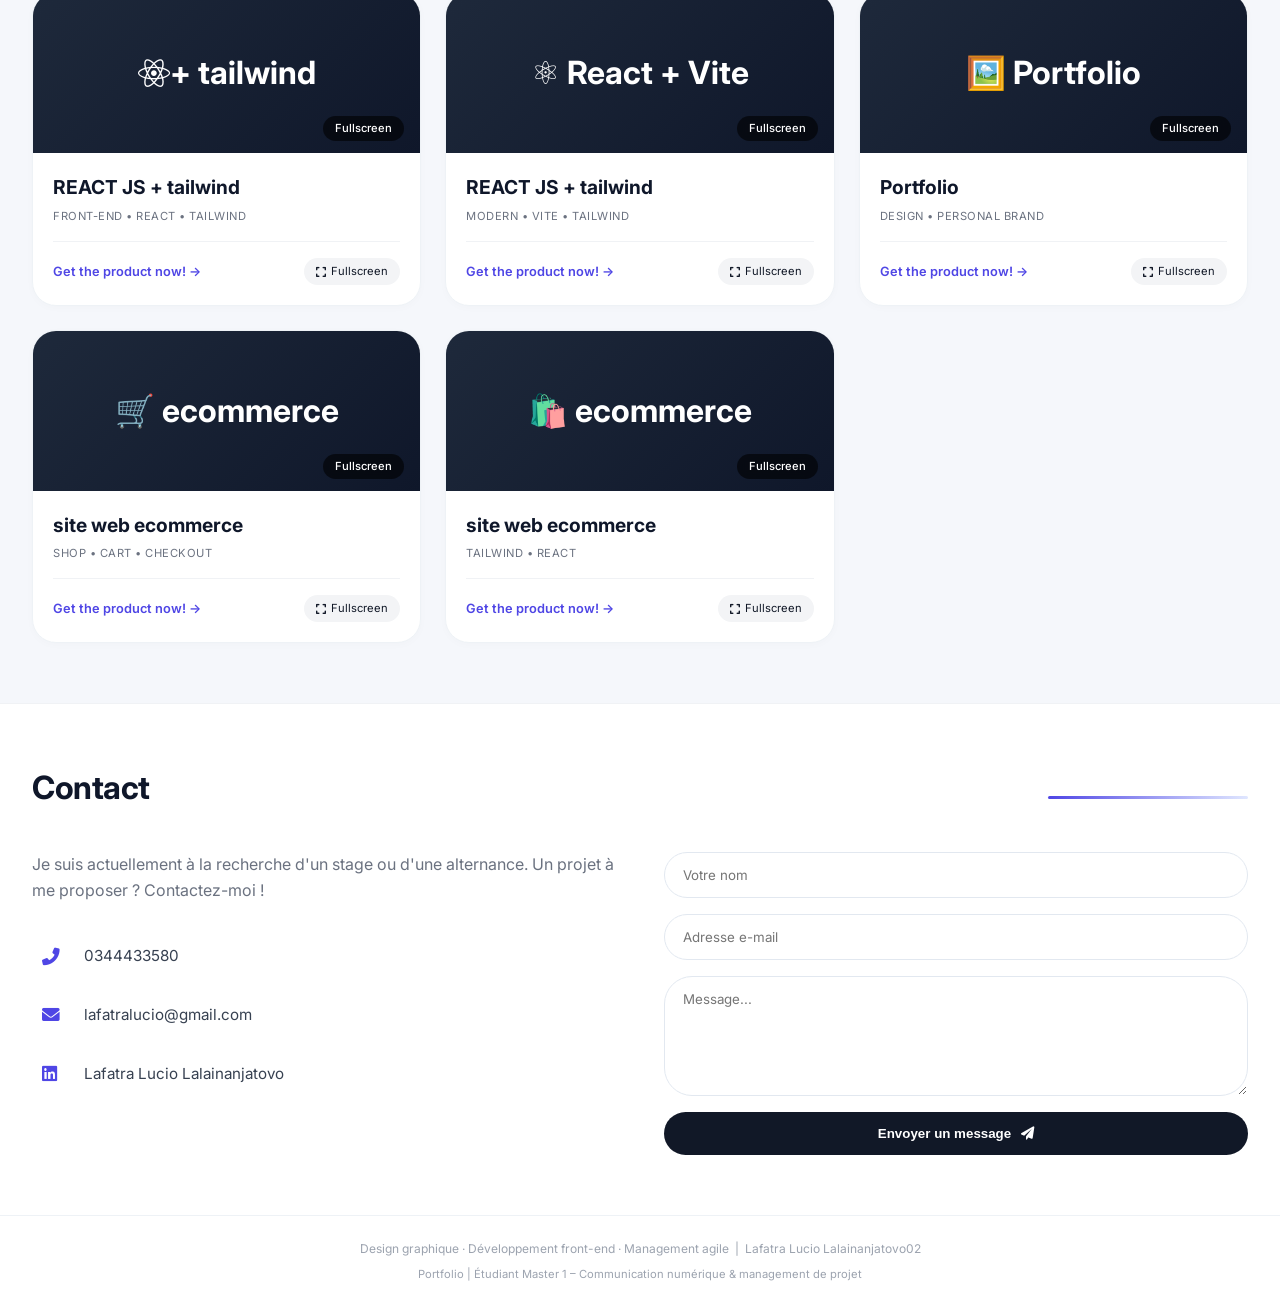
==== commit 64442bfd: "Update index.html" ====
--- a/index.html
+++ b/index.html
@@ -56,7 +56,7 @@
         <div class="badge-front animate-pulse">🚀 Front-end developer</div>
         <h1>Lafatra <span class="name typing-text">Lucio</span></h1>
         <p class="hero-desc">
-          Lorem ipsum dolor sit amet consectetur, adipisicing elit. Explicabo voluptatum, repudiandae odio amet in ea magnam fugiat vel voluptate obcaecati odit minima.
+          Étudiant en Master 1 Communication numérique et Management de projet, je suis à la croisée du design graphique et du développement front-end. Ma double compétence me permet non seulement de concevoir des interfaces esthétiques (via Photoshop et Illustrator), mais aussi de les concrétiser en code (HTML/CSS/JS). En parallèle, j’utilise les méthodes agiles (Scrum, Kanban) pour piloter des projets numériques de l’idée à la livraison. Mon objectif ? Créer des expériences utilisateur cohérentes, tout en garantissant la performance et la collaboration en équipe.
         </p>
         <a href="#" class="btn-cv btn-glow"><i class="fas fa-download"></i> Download CV</a>
         <a href="#contact" class="btn-cv btn-glow"><i class="fas fa-phone-alt"></i> Contact</a>
@@ -83,7 +83,7 @@
       </div>
       <div class="skills-right" data-aos="fade-left" data-aos-duration="1000" data-aos-delay="200">
         <div class="skills-description">
-          <p class="fade-in-text">Lorem ipsum dolor sit amet consectetur adipisicing elit. Natus iste explicabo rem, nobis dolor ut delectus repudiandae odio, amet in ea magnam fugiat vel voluptate obcaecati odit minima ullam a. Lorem ipsum dolor sit amet, consectetur adipisicing elit. Facere corrupti fugiat sint similique tempora quaerat molestiae sequi officiis optio. Non recusandae ratione doloremque. Nemo sint aliquid iure culpa nobis iste.</p>
+          <p class="fade-in-text">Je maîtrise trois piliers complémentaires du numérique : le design graphique (Photoshop, Illustrator), le développement front-end (HTML/CSS/JS) et le management de projet en méthode agile (Scrum, Kanban). Cette polyvalence me permet de concevoir des interfaces esthétiques, de les concrétiser en code, et de piloter l'ensemble du processus avec rigueur. Mon objectif ? Offrir une vision à 360° d'un projet digital, du brief initial à la livraison finale.</p>
         </div>
       </div>
     </div>
@@ -209,7 +209,7 @@
     </div>
     <div class="contact-container">
       <div class="contact-left" data-aos="fade-right" data-aos-duration="800" data-aos-delay="100">
-        <p>Lorem ipsum dolor sit amet consectetur adipisicing elit. Vero, iusto quaerat similique delectus consequatur distinctio sapiente maiores eum aliquid voluptate nostrum magnam facere autem consectetur non ipsam, a dolorbus quos?</p>
+        <p> Je suis actuellement à la recherche d'un stage ou d'une alternance. Un projet à me proposer ? Contactez-moi !</p>
         <div class="contact-details">
           <div class="contact-item hover-grow">
             <i class="fas fa-phone-alt"></i>
@@ -238,8 +238,8 @@
 
   <!-- Footer -->
   <footer data-aos="fade-up" data-aos-duration="600">
-    <p>How To Make A Portfolio Website Using React JS . Vite . Tailwind CSS &nbsp;|&nbsp;  Lafatra Lucio Lalainanjatovo02</p>
-    <p class="footer-sub">Portfolio | front-end development with modern stack</p>
+    <p>Design graphique · Développement front-end · Management agile &nbsp;|&nbsp;  Lafatra Lucio Lalainanjatovo02</p>
+    <p class="footer-sub">Portfolio | Étudiant Master 1 – Communication numérique & management de projet</p>
   </footer>
 </div>
 
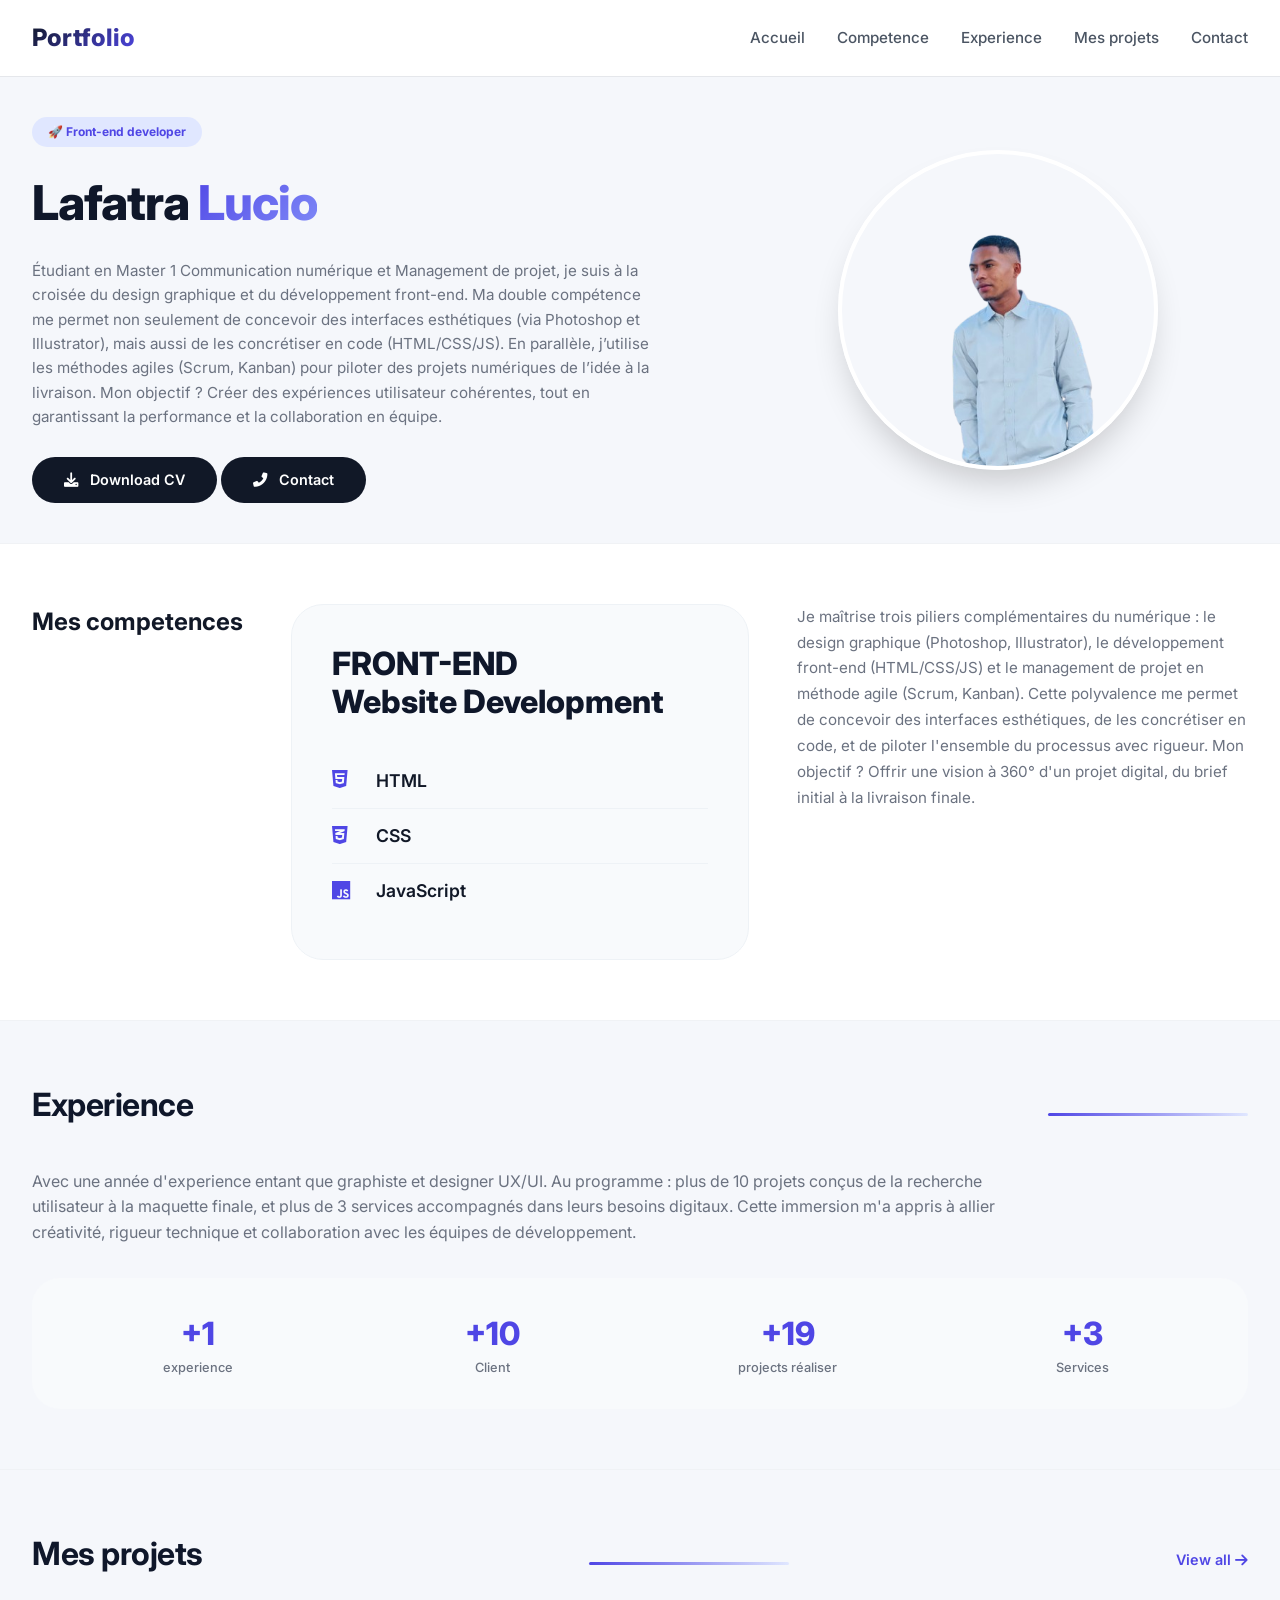
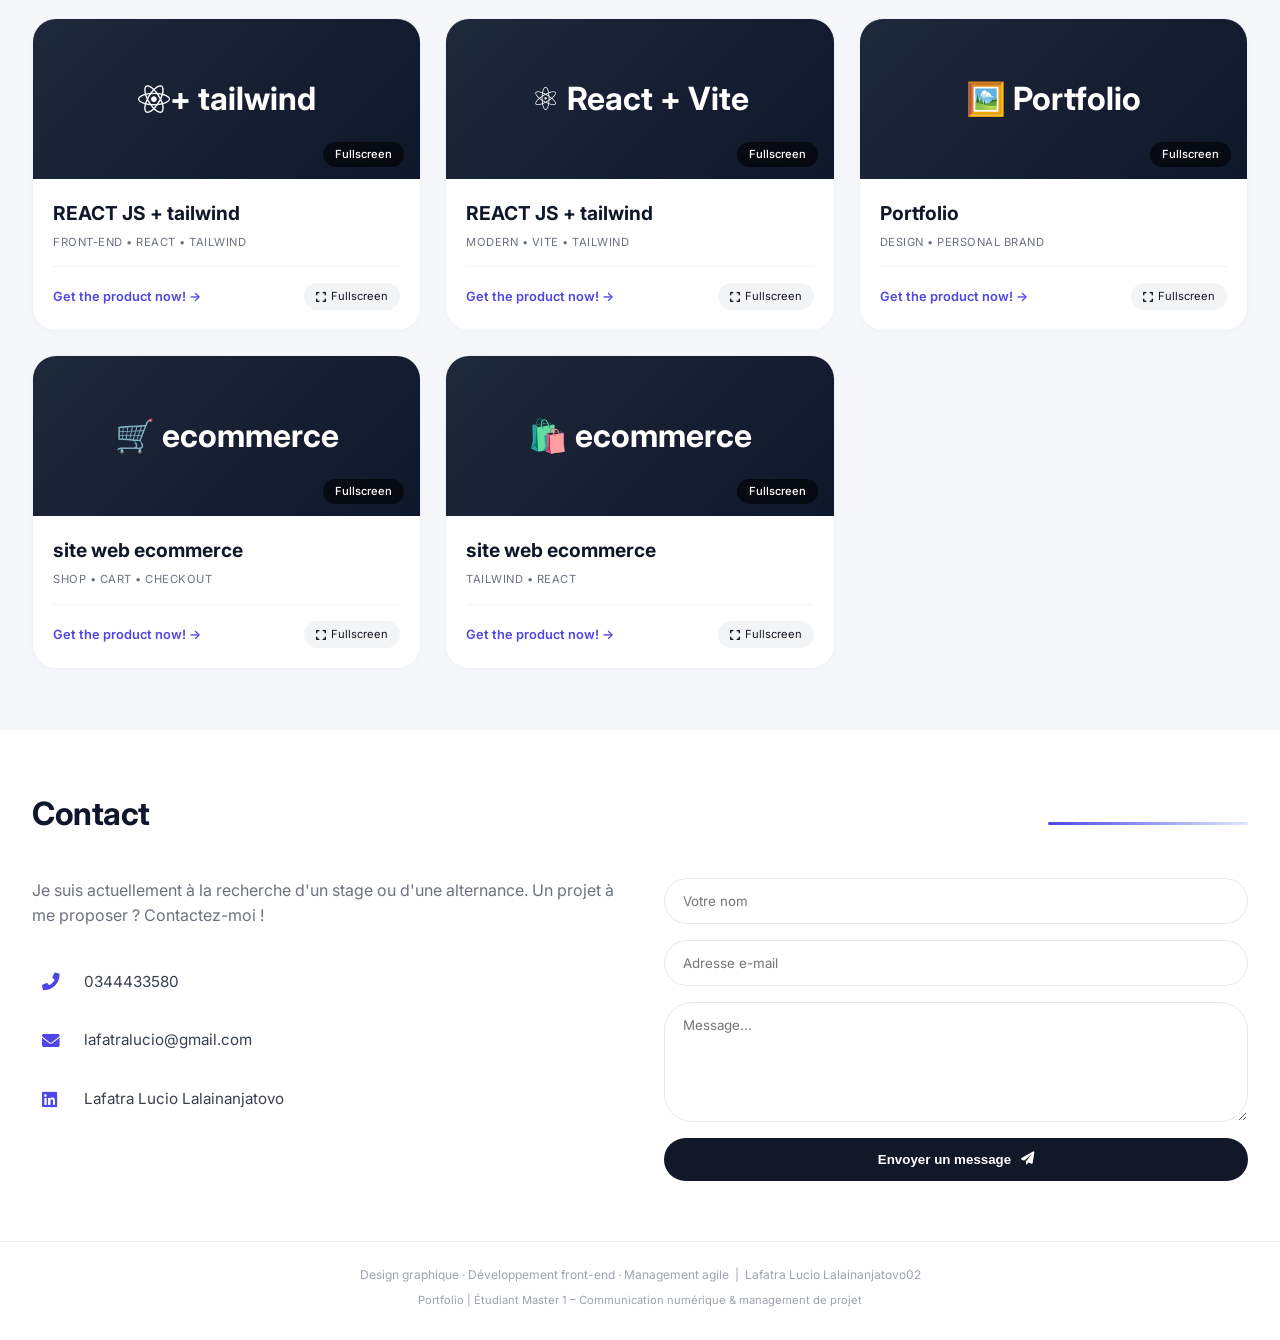
==== commit f06532c4: "Update index.html" ====
--- a/index.html
+++ b/index.html
@@ -96,7 +96,7 @@
       <div class="header-line"></div>
     </div>
     <p class="experience-desc" data-aos="fade-up" data-aos-duration="800" data-aos-delay="100">
-      Lorem ipsum dolor sit amet consectetur, adipiscing elit. Harum, facere, libero tempore, est fugiat recusandae dolore quos eaque distinctio vero eveniet esse laudantium suscipit reiciendis veniam aut! Harum, illo labore!
+      Avec une année d'experience entant que graphiste et designer UX/UI. Au programme : plus de 10 projets conçus de la recherche utilisateur à la maquette finale, et plus de 3 services accompagnés dans leurs besoins digitaux. Cette immersion m'a appris à allier créativité, rigueur technique et collaboration avec les équipes de développement.
     </p>
     
     <div class="experience-stats">
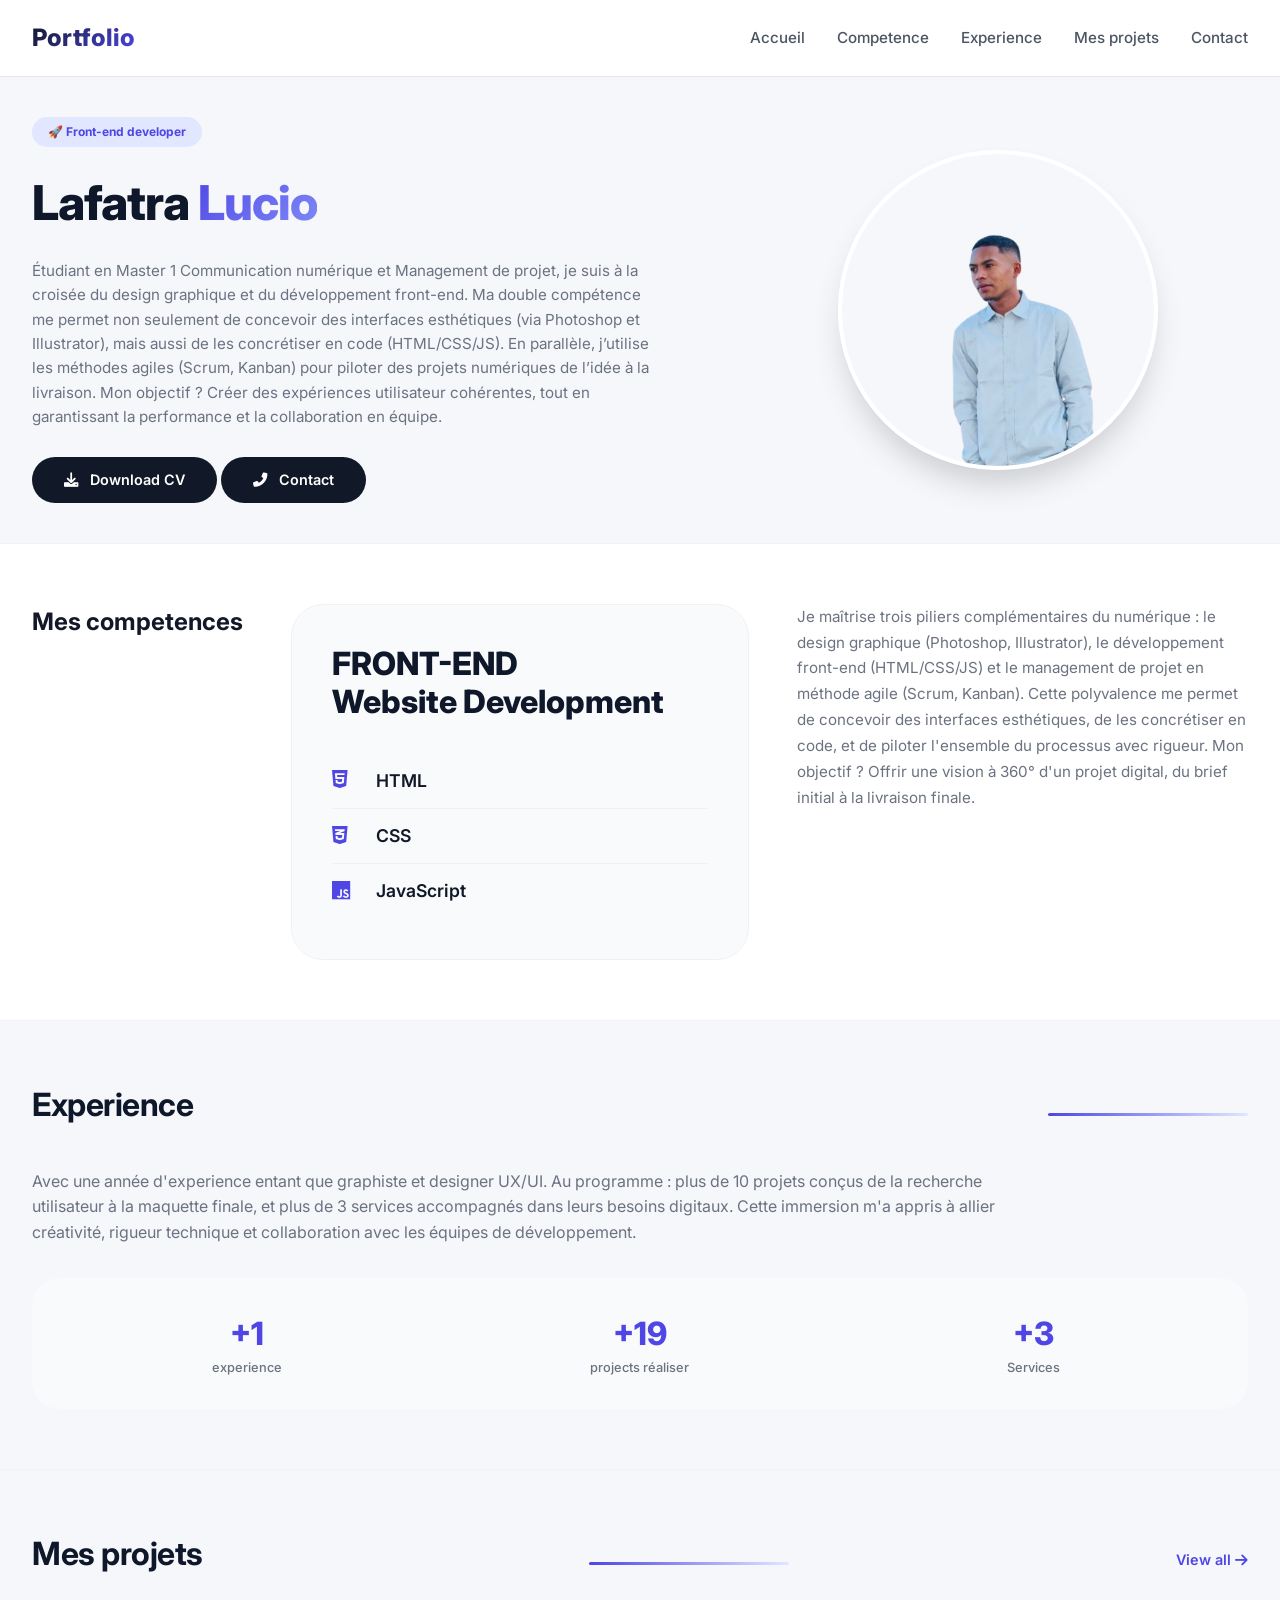
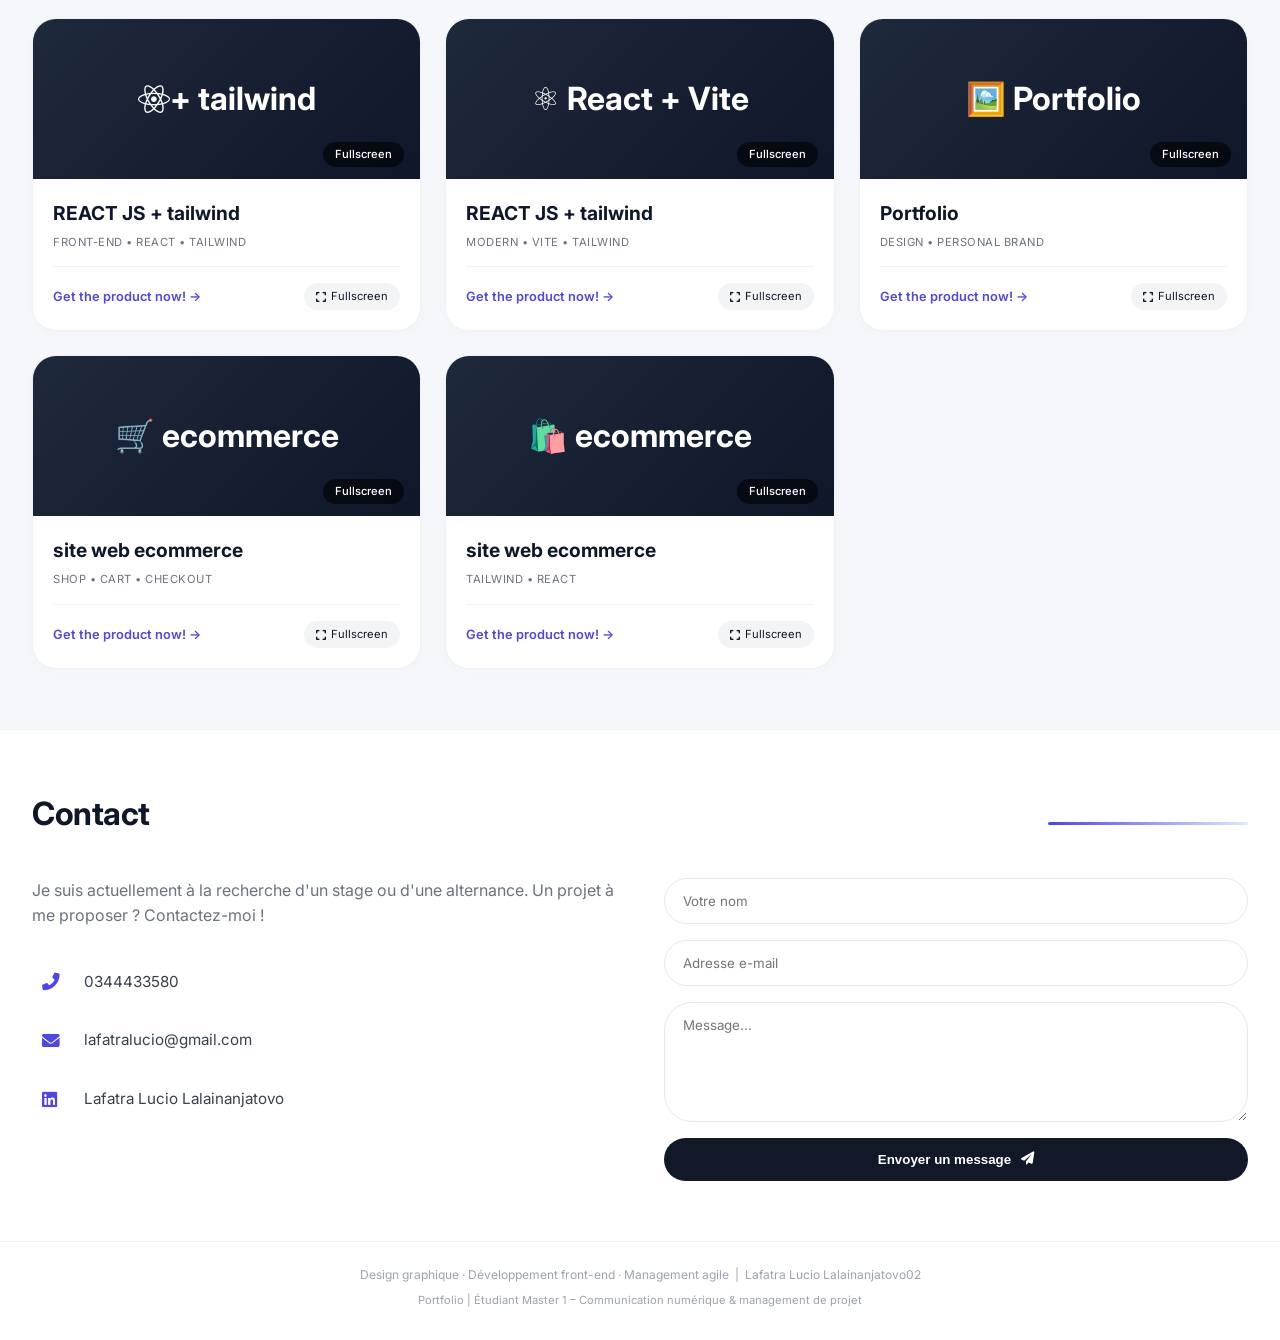
==== commit a0956191: "Update index.html" ====
--- a/index.html
+++ b/index.html
@@ -104,10 +104,7 @@
         <div class="stat-number">+0 mois</div>
         <div class="stat-label">experience</div>
       </div>
-      <div class="stat-item count-up" data-target="10" data-aos="zoom-in" data-aos-duration="600" data-aos-delay="200">
-        <div class="stat-number">+0</div>
-        <div class="stat-label">Client</div>
-      </div>
+     
       <div class="stat-item count-up" data-target="20" data-aos="zoom-in" data-aos-duration="600" data-aos-delay="300">
         <div class="stat-number">+0</div>
         <div class="stat-label">projects réaliser</div>
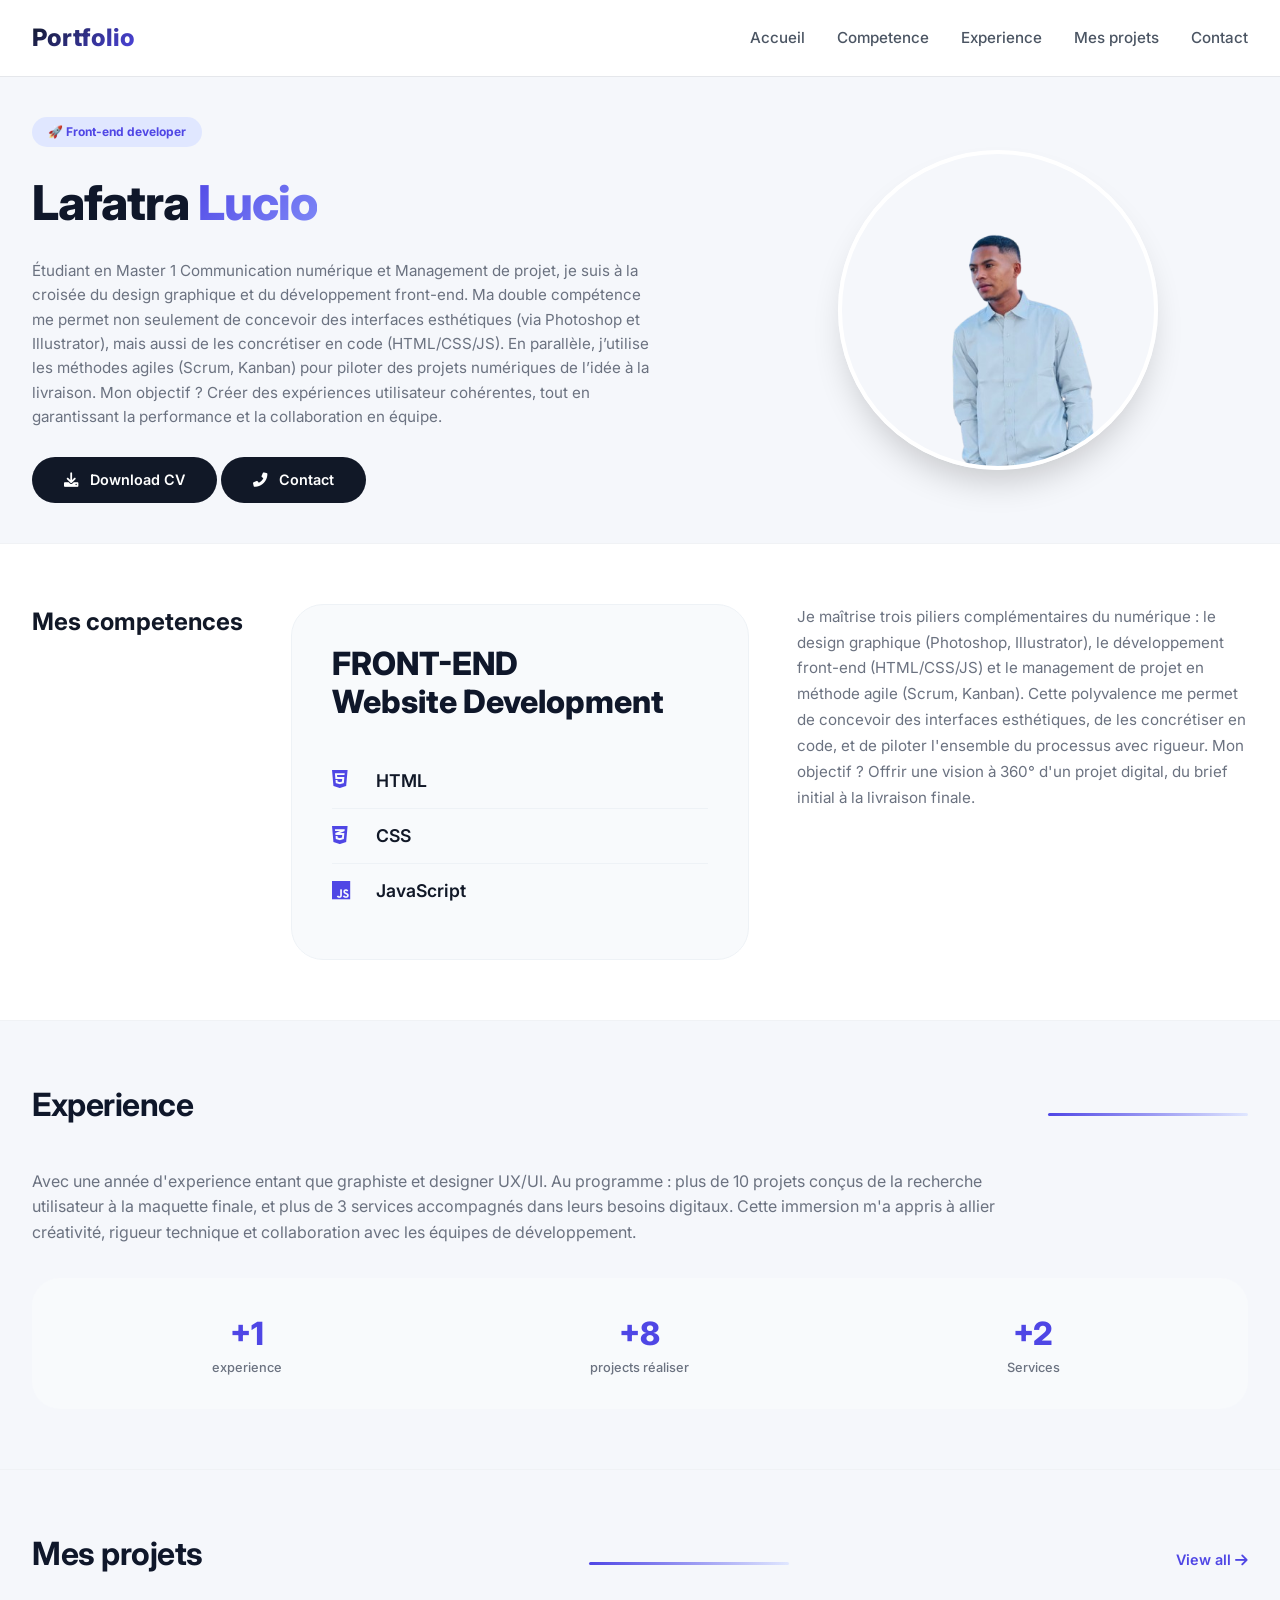
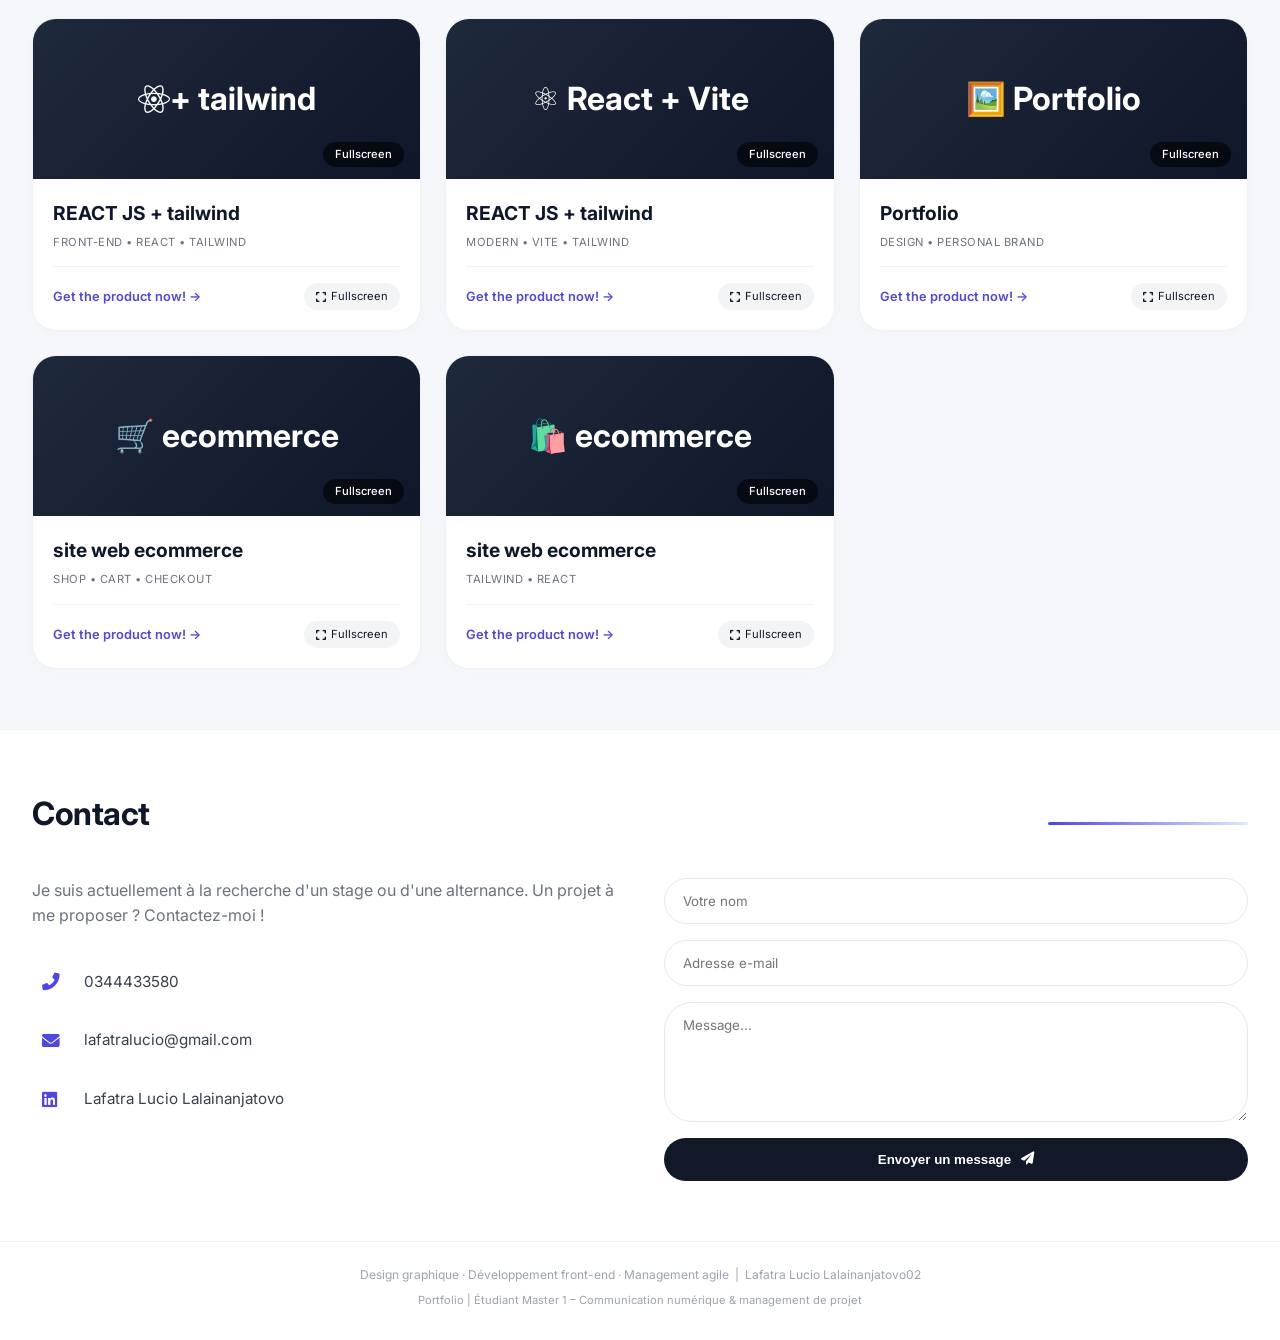
==== commit 00f32a18: "Update index.html" ====
--- a/index.html
+++ b/index.html
@@ -105,7 +105,7 @@
         <div class="stat-label">experience</div>
       </div>
      
-      <div class="stat-item count-up" data-target="20" data-aos="zoom-in" data-aos-duration="600" data-aos-delay="300">
+      <div class="stat-item count-up" data-target="10" data-aos="zoom-in" data-aos-duration="600" data-aos-delay="300">
         <div class="stat-number">+0</div>
         <div class="stat-label">projects réaliser</div>
       </div>
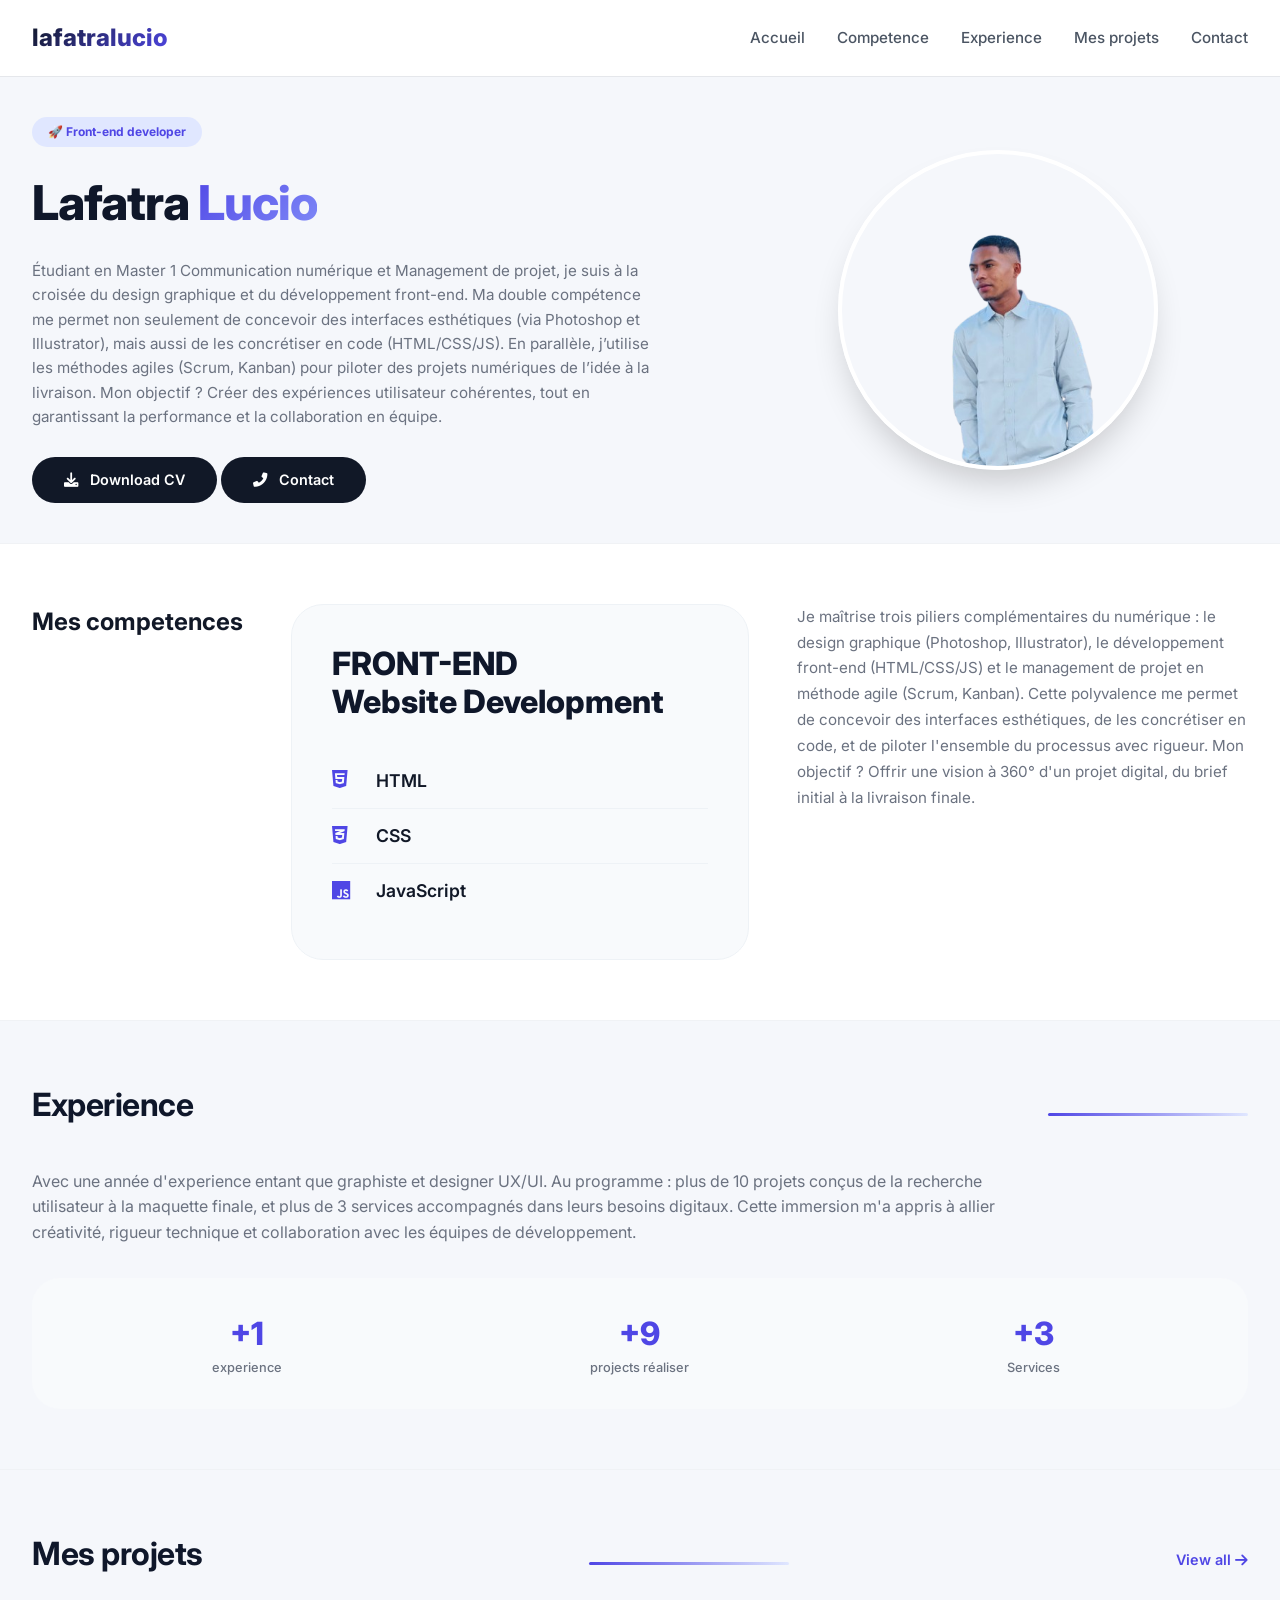
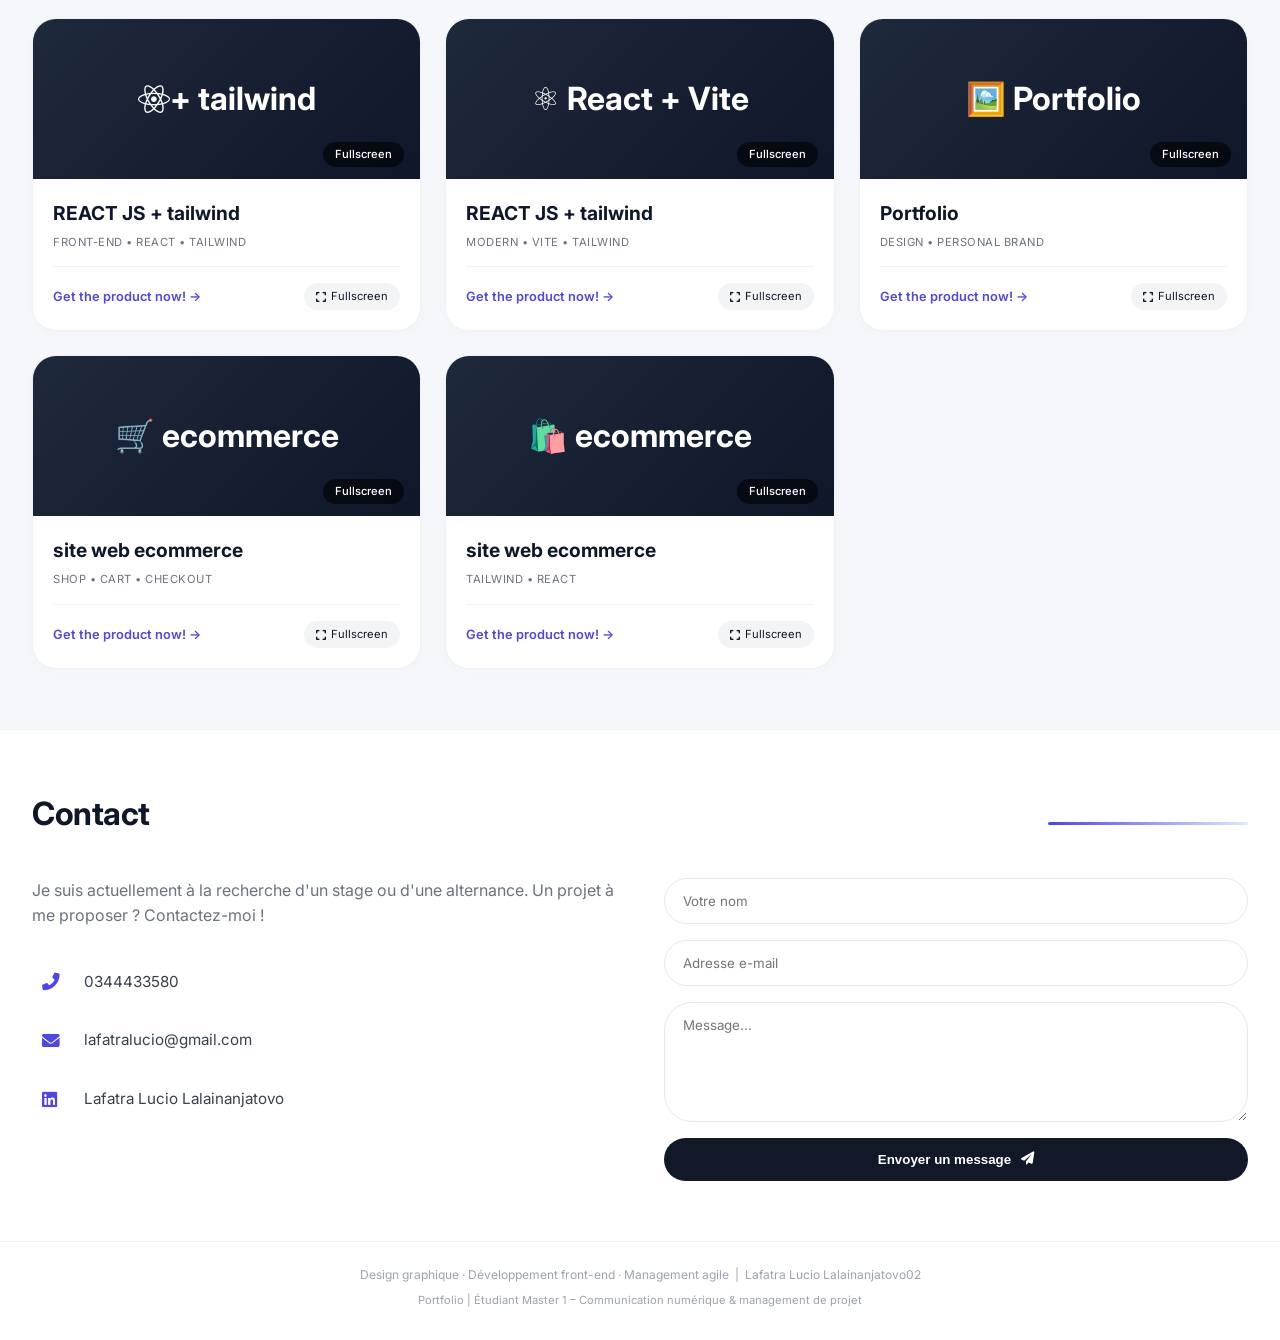
==== commit f12d8a6f: "Update index.html" ====
--- a/index.html
+++ b/index.html
@@ -39,7 +39,7 @@
 
   <!-- Navigation -->
   <div class="navbar" data-aos="fade-down" data-aos-duration="800" data-aos-delay="100">
-    <div class="logo">Portfolio</div>
+    <div class="logo">lafatralucio</div>
     <div class="nav-links">
       <a href="#home">Accueil</a>
       <a href="#skills">Competence</a>
